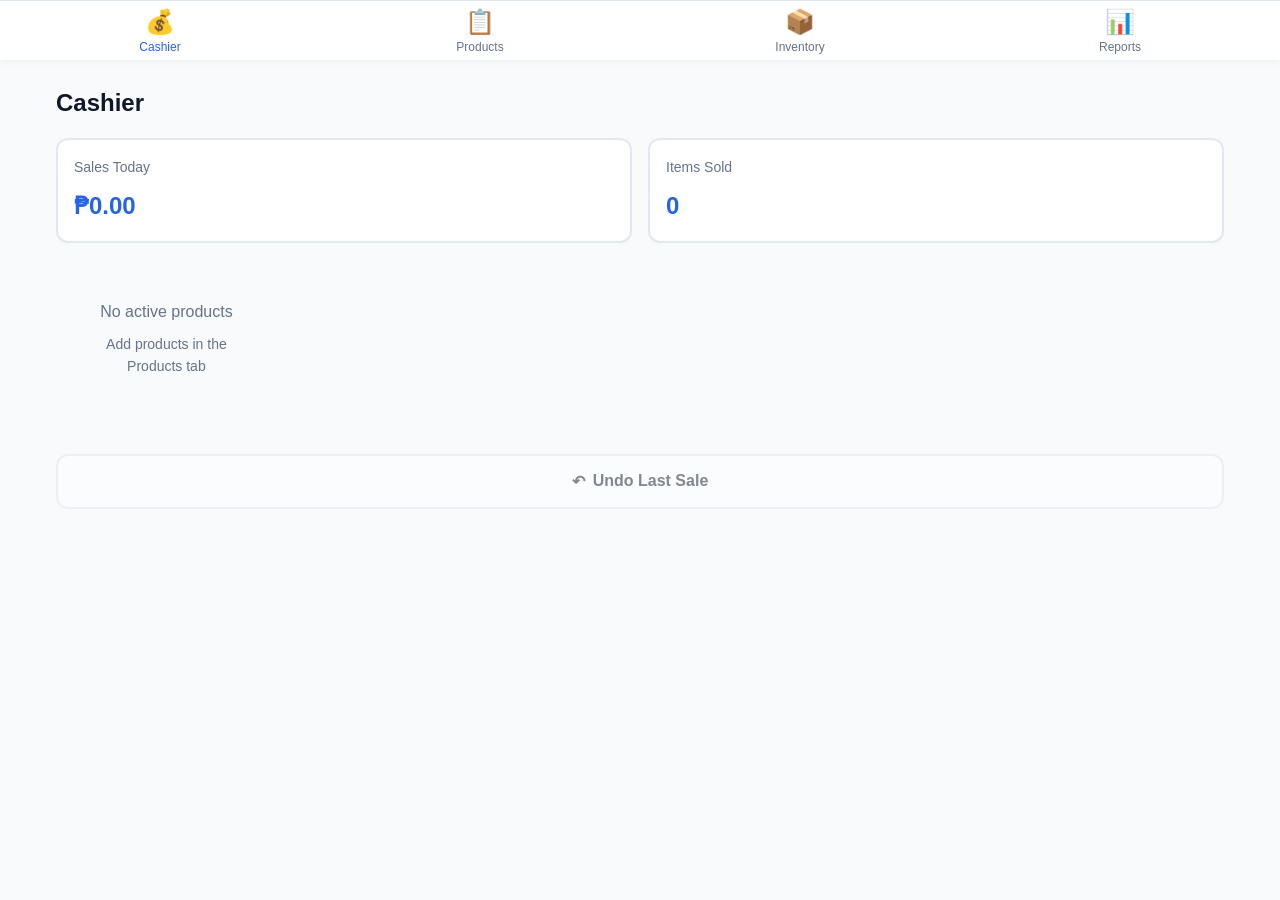
==== index.html @ 815d81c6 "Initial upload #For testing" ====
<!DOCTYPE html>
<html lang="en">
<head>
    <meta charset="UTF-8">
    <meta name="viewport" content="width=device-width, initial-scale=1.0, maximum-scale=1.0, user-scalable=no">
    <title>Booth POS - Offline Cashier System</title>
    <link rel="stylesheet" href="styles.css">
</head>
<body>
    <!-- Navigation Bar -->
    <nav class="nav-bar">
        <button class="nav-btn active" data-screen="cashier">
            <span class="nav-icon">💰</span>
            <span class="nav-label">Cashier</span>
        </button>
        <button class="nav-btn" data-screen="products">
            <span class="nav-icon">📋</span>
            <span class="nav-label">Products</span>
        </button>
        <button class="nav-btn" data-screen="inventory">
            <span class="nav-icon">📦</span>
            <span class="nav-label">Inventory</span>
        </button>
        <button class="nav-btn" data-screen="reports">
            <span class="nav-icon">📊</span>
            <span class="nav-label">Reports</span>
        </button>
    </nav>

    <!-- Screen: Cashier -->
    <div class="screen active" id="cashier-screen">
        <div class="screen-header">
            <h1>Cashier</h1>
            <div class="header-stats">
                <div class="stat-box">
                    <span class="stat-label">Sales Today</span>
                    <span class="stat-value" id="total-sales">₱0.00</span>
                </div>
                <div class="stat-box">
                    <span class="stat-label">Items Sold</span>
                    <span class="stat-value" id="items-sold">0</span>
                </div>
            </div>
        </div>
        
        <div class="product-grid" id="product-grid">
            <!-- Product buttons will be dynamically generated -->
            <div class="empty-state">
                <p>No active products</p>
                <p class="empty-hint">Add products in the Products tab</p>
            </div>
        </div>

        <div class="cashier-actions">
            <button class="action-btn secondary" id="undo-sale-btn" disabled>
                <span>↶</span> Undo Last Sale
            </button>
        </div>
    </div>

    <!-- Screen: Products -->
    <div class="screen" id="products-screen">
        <div class="screen-header">
            <h1>Products</h1>
            <button class="btn-primary" id="add-product-btn">+ New Product</button>
        </div>

        <div class="product-list" id="product-list">
            <!-- Product cards will be dynamically generated -->
            <div class="empty-state">
                <p>No products yet</p>
                <p class="empty-hint">Create your first product</p>
            </div>
        </div>
    </div>

    <!-- Screen: Inventory -->
    <div class="screen" id="inventory-screen">
        <div class="screen-header">
            <h1>Inventory</h1>
            <button class="btn-primary" id="add-ingredient-btn">+ New Ingredient</button>
        </div>

        <div class="ingredient-list" id="ingredient-list">
            <!-- Ingredient cards will be dynamically generated -->
            <div class="empty-state">
                <p>No ingredients yet</p>
                <p class="empty-hint">Add your first ingredient</p>
            </div>
        </div>
    </div>

    <!-- Screen: Reports -->
    <div class="screen" id="reports-screen">
        <div class="screen-header">
            <h1>Reports</h1>
            <div class="report-actions">
                <button class="btn-secondary" id="export-data-btn">💾 Backup Data</button>
                <button class="btn-danger" id="reset-event-btn">🔄 Reset Event</button>
            </div>
        </div>

        <div class="report-container">
            <div class="report-section">
                <h2>Today's Summary</h2>
                <div class="report-stats">
                    <div class="report-stat-card">
                        <span class="report-label">Total Revenue</span>
                        <span class="report-value" id="report-revenue">₱0.00</span>
                    </div>
                    <div class="report-stat-card">
                        <span class="report-label">Estimated Cost</span>
                        <span class="report-value" id="report-cost">₱0.00</span>
                    </div>
                    <div class="report-stat-card success">
                        <span class="report-label">Estimated Profit</span>
                        <span class="report-value" id="report-profit">₱0.00</span>
                    </div>
                    <div class="report-stat-card">
                        <span class="report-label">Items Sold</span>
                        <span class="report-value" id="report-items">0</span>
                    </div>
                </div>
            </div>

            <div class="report-section">
                <h2>Sales by Product</h2>
                <div class="sales-breakdown" id="sales-breakdown">
                    <p class="empty-hint">No sales yet</p>
                </div>
            </div>

            <div class="report-section">
                <h2>Recent Transactions</h2>
                <div class="transaction-list" id="transaction-list">
                    <p class="empty-hint">No transactions yet</p>
                </div>
            </div>
        </div>
    </div>

    <!-- Modal: Add/Edit Ingredient -->
    <div class="modal" id="ingredient-modal">
        <div class="modal-content">
            <div class="modal-header">
                <h2 id="ingredient-modal-title">Add Ingredient</h2>
                <button class="modal-close">&times;</button>
            </div>
            <form id="ingredient-form">
                <input type="hidden" id="ingredient-id">
                
                <div class="form-group">
                    <label>Ingredient Name *</label>
                    <input type="text" id="ingredient-name" required placeholder="e.g., Coffee, Milk, Cup">
                </div>

                <div class="form-row">
                    <div class="form-group">
                        <label>Unit *</label>
                        <select id="ingredient-unit" required>
                            <option value="">Select unit</option>
                            <option value="grams">Grams (g)</option>
                            <option value="ml">Milliliters (ml)</option>
                            <option value="pcs">Pieces (pcs)</option>
                        </select>
                    </div>

                    <div class="form-group">
                        <label>Cost per Unit (₱) *</label>
                        <input type="number" id="ingredient-cost" step="0.01" min="0" required placeholder="0.00">
                    </div>
                </div>

                <div class="form-row">
                    <div class="form-group">
                        <label>Current Stock *</label>
                        <input type="number" id="ingredient-stock" step="0.01" min="0" required placeholder="0">
                    </div>

                    <div class="form-group">
                        <label>Low Stock Alert</label>
                        <input type="number" id="ingredient-threshold" step="0.01" min="0" placeholder="10">
                    </div>
                </div>

                <div class="modal-actions">
                    <button type="button" class="btn-secondary modal-cancel">Cancel</button>
                    <button type="submit" class="btn-primary">Save Ingredient</button>
                </div>
            </form>
        </div>
    </div>

    <!-- Modal: Add/Edit Product -->
    <div class="modal" id="product-modal">
        <div class="modal-content modal-large">
            <div class="modal-header">
                <h2 id="product-modal-title">Add Product</h2>
                <button class="modal-close">&times;</button>
            </div>
            <form id="product-form">
                <input type="hidden" id="product-id">
                
                <div class="form-group">
                    <label>Product Name *</label>
                    <input type="text" id="product-name" required placeholder="e.g., Iced Latte">
                </div>

                <div class="form-group">
                    <label>Selling Price (₱) *</label>
                    <input type="number" id="product-price" step="0.01" min="0" required placeholder="0.00">
                </div>

                <div class="form-group">
                    <label class="checkbox-label">
                        <input type="checkbox" id="product-active" checked>
                        <span>Active (available for sale)</span>
                    </label>
                </div>

                <div class="form-group">
                    <label>Recipe (Ingredients) *</label>
                    <div id="recipe-builder">
                        <!-- Recipe items will be added here -->
                    </div>
                    <button type="button" class="btn-secondary" id="add-recipe-item-btn">+ Add Ingredient</button>
                </div>

                <div class="modal-actions">
                    <button type="button" class="btn-secondary modal-cancel">Cancel</button>
                    <button type="submit" class="btn-primary">Save Product</button>
                </div>
            </form>
        </div>
    </div>

    <!-- Modal: Confirmation -->
    <div class="modal" id="confirm-modal">
        <div class="modal-content modal-small">
            <div class="modal-header">
                <h2 id="confirm-title">Confirm</h2>
            </div>
            <div class="modal-body">
                <p id="confirm-message"></p>
            </div>
            <div class="modal-actions">
                <button class="btn-secondary" id="confirm-cancel">Cancel</button>
                <button class="btn-danger" id="confirm-ok">Confirm</button>
            </div>
        </div>
    </div>

    <!-- Toast Notifications -->
    <div class="toast-container" id="toast-container"></div>

    <script src="app.js"></script>
</body>
</html>
---- styles.css ----
/* ========================================
   GLOBAL RESET & BASE STYLES
   ======================================== */
* {
    margin: 0;
    padding: 0;
    box-sizing: border-box;
}

:root {
    /* Colors */
    --primary: #2563eb;
    --primary-dark: #1e40af;
    --secondary: #64748b;
    --success: #16a34a;
    --danger: #dc2626;
    --warning: #f59e0b;
    --background: #f8fafc;
    --surface: #ffffff;
    --text-primary: #0f172a;
    --text-secondary: #64748b;
    --border: #e2e8f0;
    --shadow: rgba(0, 0, 0, 0.1);
    
    /* Spacing */
    --spacing-xs: 0.5rem;
    --spacing-sm: 0.75rem;
    --spacing-md: 1rem;
    --spacing-lg: 1.5rem;
    --spacing-xl: 2rem;
    
    /* Typography */
    --font-size-sm: 0.875rem;
    --font-size-md: 1rem;
    --font-size-lg: 1.125rem;
    --font-size-xl: 1.5rem;
    --font-size-2xl: 2rem;
    
    /* Layout */
    --nav-height: 70px;
    --border-radius: 12px;
    --border-radius-lg: 16px;
}

body {
    font-family: -apple-system, BlinkMacSystemFont, 'Segoe UI', Roboto, 'Helvetica Neue', Arial, sans-serif;
    background-color: var(--background);
    color: var(--text-primary);
    line-height: 1.6;
    padding-bottom: var(--nav-height);
    overflow-x: hidden;
    -webkit-font-smoothing: antialiased;
    -moz-osx-font-smoothing: grayscale;
}

/* ========================================
   NAVIGATION BAR
   ======================================== */
.nav-bar {
    position: fixed;
    bottom: 0;
    left: 0;
    right: 0;
    height: var(--nav-height);
    background: var(--surface);
    border-top: 1px solid var(--border);
    display: flex;
    justify-content: space-around;
    align-items: center;
    z-index: 100;
    box-shadow: 0 -2px 10px var(--shadow);
}

.nav-btn {
    flex: 1;
    display: flex;
    flex-direction: column;
    align-items: center;
    justify-content: center;
    gap: 0.25rem;
    background: none;
    border: none;
    padding: var(--spacing-sm);
    cursor: pointer;
    transition: all 0.2s ease;
    color: var(--text-secondary);
    min-height: 60px;
}

.nav-btn:active {
    transform: scale(0.95);
}

.nav-btn.active {
    color: var(--primary);
}

.nav-icon {
    font-size: 1.5rem;
}

.nav-label {
    font-size: 0.75rem;
    font-weight: 500;
}

/* ========================================
   SCREEN LAYOUT
   ======================================== */
.screen {
    display: none;
    padding: var(--spacing-md);
    padding-bottom: var(--spacing-xl);
    min-height: calc(100vh - var(--nav-height));
}

.screen.active {
    display: block;
}

.screen-header {
    margin-bottom: var(--spacing-lg);
}

.screen-header h1 {
    font-size: var(--font-size-xl);
    margin-bottom: var(--spacing-md);
    color: var(--text-primary);
}

/* ========================================
   BUTTONS
   ======================================== */
.btn-primary,
.btn-secondary,
.btn-danger,
.action-btn {
    padding: var(--spacing-md) var(--spacing-lg);
    border-radius: var(--border-radius);
    border: none;
    font-size: var(--font-size-md);
    font-weight: 600;
    cursor: pointer;
    transition: all 0.2s ease;
    min-height: 48px;
    display: inline-flex;
    align-items: center;
    justify-content: center;
    gap: var(--spacing-xs);
}

.btn-primary {
    background: var(--primary);
    color: white;
}

.btn-primary:hover {
    background: var(--primary-dark);
}

.btn-primary:active {
    transform: scale(0.98);
}

.btn-secondary {
    background: var(--surface);
    color: var(--text-primary);
    border: 2px solid var(--border);
}

.btn-secondary:active {
    transform: scale(0.98);
}

.btn-danger {
    background: var(--danger);
    color: white;
}

.btn-danger:active {
    transform: scale(0.98);
}

.action-btn {
    width: 100%;
    margin-top: var(--spacing-sm);
}

.action-btn.secondary {
    background: var(--surface);
    color: var(--text-primary);
    border: 2px solid var(--border);
}

.action-btn:disabled {
    opacity: 0.5;
    cursor: not-allowed;
}

/* ========================================
   CASHIER SCREEN
   ======================================== */
.header-stats {
    display: grid;
    grid-template-columns: 1fr 1fr;
    gap: var(--spacing-md);
    margin-top: var(--spacing-md);
}

.stat-box {
    background: var(--surface);
    padding: var(--spacing-md);
    border-radius: var(--border-radius);
    border: 2px solid var(--border);
    display: flex;
    flex-direction: column;
    gap: var(--spacing-xs);
}

.stat-label {
    font-size: var(--font-size-sm);
    color: var(--text-secondary);
    font-weight: 500;
}

.stat-value {
    font-size: var(--font-size-xl);
    font-weight: 700;
    color: var(--primary);
}

.product-grid {
    display: grid;
    grid-template-columns: repeat(auto-fill, minmax(160px, 1fr));
    gap: var(--spacing-md);
    margin-bottom: var(--spacing-lg);
}

.product-btn {
    background: var(--surface);
    border: 3px solid var(--border);
    border-radius: var(--border-radius-lg);
    padding: var(--spacing-lg);
    min-height: 140px;
    display: flex;
    flex-direction: column;
    align-items: center;
    justify-content: center;
    gap: var(--spacing-sm);
    cursor: pointer;
    transition: all 0.2s ease;
    position: relative;
}

.product-btn:active {
    transform: scale(0.95);
    border-color: var(--primary);
}

.product-btn-name {
    font-size: var(--font-size-lg);
    font-weight: 700;
    text-align: center;
    color: var(--text-primary);
}

.product-btn-price {
    font-size: var(--font-size-xl);
    font-weight: 800;
    color: var(--primary);
}

.product-btn.out-of-stock {
    opacity: 0.5;
    cursor: not-allowed;
    border-color: var(--danger);
}

.product-btn.out-of-stock::after {
    content: 'Out of Stock';
    position: absolute;
    top: var(--spacing-xs);
    right: var(--spacing-xs);
    background: var(--danger);
    color: white;
    font-size: 0.65rem;
    padding: 0.25rem 0.5rem;
    border-radius: 6px;
    font-weight: 600;
}

.cashier-actions {
    margin-top: var(--spacing-lg);
}

/* ========================================
   PRODUCT LIST
   ======================================== */
.product-list,
.ingredient-list {
    display: flex;
    flex-direction: column;
    gap: var(--spacing-md);
}

.product-card,
.ingredient-card {
    background: var(--surface);
    border: 2px solid var(--border);
    border-radius: var(--border-radius);
    padding: var(--spacing-md);
}

.card-header {
    display: flex;
    justify-content: space-between;
    align-items: flex-start;
    margin-bottom: var(--spacing-sm);
}

.card-title {
    font-size: var(--font-size-lg);
    font-weight: 700;
    color: var(--text-primary);
}

.card-price {
    font-size: var(--font-size-lg);
    font-weight: 700;
    color: var(--primary);
}

.card-meta {
    display: flex;
    flex-wrap: wrap;
    gap: var(--spacing-sm);
    margin-bottom: var(--spacing-md);
}

.card-badge {
    display: inline-flex;
    align-items: center;
    gap: 0.25rem;
    padding: 0.25rem 0.75rem;
    border-radius: 20px;
    font-size: var(--font-size-sm);
    font-weight: 600;
}

.card-badge.active {
    background: #dcfce7;
    color: var(--success);
}

.card-badge.inactive {
    background: #fee2e2;
    color: var(--danger);
}

.card-badge.low-stock {
    background: #fef3c7;
    color: var(--warning);
}

.card-recipe {
    background: var(--background);
    padding: var(--spacing-sm);
    border-radius: var(--border-radius);
    margin-bottom: var(--spacing-md);
}

.recipe-title {
    font-size: var(--font-size-sm);
    font-weight: 600;
    color: var(--text-secondary);
    margin-bottom: var(--spacing-xs);
}

.recipe-list {
    display: flex;
    flex-direction: column;
    gap: 0.25rem;
}

.recipe-item {
    font-size: var(--font-size-sm);
    color: var(--text-primary);
}

.card-actions {
    display: flex;
    gap: var(--spacing-sm);
}

.card-btn {
    flex: 1;
    padding: var(--spacing-sm) var(--spacing-md);
    border-radius: var(--border-radius);
    border: 2px solid var(--border);
    background: var(--surface);
    cursor: pointer;
    font-size: var(--font-size-sm);
    font-weight: 600;
    transition: all 0.2s ease;
}

.card-btn:active {
    transform: scale(0.98);
}

.card-btn.danger {
    color: var(--danger);
    border-color: var(--danger);
}

/* ========================================
   INGREDIENT CARD
   ======================================== */
.ingredient-info {
    display: grid;
    grid-template-columns: repeat(2, 1fr);
    gap: var(--spacing-sm);
    margin-bottom: var(--spacing-md);
}

.info-item {
    display: flex;
    flex-direction: column;
}

.info-label {
    font-size: var(--font-size-sm);
    color: var(--text-secondary);
    margin-bottom: 0.25rem;
}

.info-value {
    font-size: var(--font-size-md);
    font-weight: 600;
    color: var(--text-primary);
}

.stock-bar {
    height: 8px;
    background: var(--border);
    border-radius: 4px;
    overflow: hidden;
    margin-bottom: var(--spacing-sm);
}

.stock-fill {
    height: 100%;
    background: var(--success);
    transition: width 0.3s ease;
}

.stock-fill.low {
    background: var(--warning);
}

.stock-fill.out {
    background: var(--danger);
}

/* ========================================
   REPORTS SCREEN
   ======================================== */
.report-actions {
    display: flex;
    gap: var(--spacing-sm);
    margin-top: var(--spacing-md);
}

.report-container {
    display: flex;
    flex-direction: column;
    gap: var(--spacing-lg);
}

.report-section {
    background: var(--surface);
    border: 2px solid var(--border);
    border-radius: var(--border-radius);
    padding: var(--spacing-md);
}

.report-section h2 {
    font-size: var(--font-size-lg);
    margin-bottom: var(--spacing-md);
    color: var(--text-primary);
}

.report-stats {
    display: grid;
    grid-template-columns: repeat(2, 1fr);
    gap: var(--spacing-md);
}

.report-stat-card {
    background: var(--background);
    padding: var(--spacing-md);
    border-radius: var(--border-radius);
    display: flex;
    flex-direction: column;
    gap: var(--spacing-xs);
}

.report-stat-card.success {
    background: #dcfce7;
}

.report-label {
    font-size: var(--font-size-sm);
    color: var(--text-secondary);
    font-weight: 500;
}

.report-value {
    font-size: var(--font-size-xl);
    font-weight: 700;
    color: var(--text-primary);
}

.sales-breakdown,
.transaction-list {
    display: flex;
    flex-direction: column;
    gap: var(--spacing-sm);
}

.breakdown-item,
.transaction-item {
    display: flex;
    justify-content: space-between;
    align-items: center;
    padding: var(--spacing-sm);
    background: var(--background);
    border-radius: var(--border-radius);
}

.breakdown-name,
.transaction-product {
    font-weight: 600;
    color: var(--text-primary);
}

.breakdown-stats,
.transaction-meta {
    text-align: right;
    font-size: var(--font-size-sm);
    color: var(--text-secondary);
}

.breakdown-revenue,
.transaction-price {
    font-weight: 700;
    color: var(--primary);
    margin-top: 0.25rem;
}

/* ========================================
   MODALS
   ======================================== */
.modal {
    display: none;
    position: fixed;
    top: 0;
    left: 0;
    right: 0;
    bottom: 0;
    background: rgba(0, 0, 0, 0.6);
    z-index: 1000;
    align-items: center;
    justify-content: center;
    padding: var(--spacing-md);
    overflow-y: auto;
}

.modal.active {
    display: flex;
}

.modal-content {
    background: var(--surface);
    border-radius: var(--border-radius-lg);
    width: 100%;
    max-width: 500px;
    max-height: 90vh;
    overflow-y: auto;
    box-shadow: 0 20px 60px rgba(0, 0, 0, 0.3);
}

.modal-content.modal-large {
    max-width: 600px;
}

.modal-content.modal-small {
    max-width: 400px;
}

.modal-header {
    display: flex;
    justify-content: space-between;
    align-items: center;
    padding: var(--spacing-lg);
    border-bottom: 2px solid var(--border);
}

.modal-header h2 {
    font-size: var(--font-size-lg);
    color: var(--text-primary);
}

.modal-close {
    background: none;
    border: none;
    font-size: 2rem;
    cursor: pointer;
    color: var(--text-secondary);
    width: 40px;
    height: 40px;
    display: flex;
    align-items: center;
    justify-content: center;
    border-radius: 50%;
    transition: all 0.2s ease;
}

.modal-close:hover {
    background: var(--background);
}

.modal-body {
    padding: var(--spacing-lg);
}

.modal-actions {
    display: flex;
    gap: var(--spacing-sm);
    padding: var(--spacing-lg);
    border-top: 2px solid var(--border);
}

.modal-actions button {
    flex: 1;
}

/* ========================================
   FORMS
   ======================================== */
form {
    padding: var(--spacing-lg);
}

.form-group {
    margin-bottom: var(--spacing-md);
}

.form-row {
    display: grid;
    grid-template-columns: 1fr 1fr;
    gap: var(--spacing-md);
}

.form-group label {
    display: block;
    font-size: var(--font-size-sm);
    font-weight: 600;
    color: var(--text-primary);
    margin-bottom: var(--spacing-xs);
}

.form-group input,
.form-group select {
    width: 100%;
    padding: var(--spacing-md);
    border: 2px solid var(--border);
    border-radius: var(--border-radius);
    font-size: var(--font-size-md);
    background: var(--surface);
    transition: all 0.2s ease;
}

.form-group input:focus,
.form-group select:focus {
    outline: none;
    border-color: var(--primary);
}

.checkbox-label {
    display: flex !important;
    align-items: center;
    gap: var(--spacing-sm);
    cursor: pointer;
}

.checkbox-label input[type="checkbox"] {
    width: auto;
    cursor: pointer;
}

/* Recipe Builder */
#recipe-builder {
    display: flex;
    flex-direction: column;
    gap: var(--spacing-sm);
    margin-bottom: var(--spacing-sm);
}

.recipe-builder-item {
    display: flex;
    gap: var(--spacing-sm);
    align-items: flex-end;
}

.recipe-builder-item .form-group {
    flex: 1;
    margin-bottom: 0;
}

.remove-recipe-btn {
    background: var(--danger);
    color: white;
    border: none;
    border-radius: var(--border-radius);
    width: 48px;
    height: 48px;
    cursor: pointer;
    font-size: 1.25rem;
    display: flex;
    align-items: center;
    justify-content: center;
}

.remove-recipe-btn:active {
    transform: scale(0.95);
}

/* ========================================
   EMPTY STATES
   ======================================== */
.empty-state {
    text-align: center;
    padding: var(--spacing-xl);
    color: var(--text-secondary);
}

.empty-state p {
    margin-bottom: var(--spacing-xs);
}

.empty-hint {
    font-size: var(--font-size-sm);
}

/* ========================================
   TOAST NOTIFICATIONS
   ======================================== */
.toast-container {
    position: fixed;
    top: var(--spacing-md);
    left: var(--spacing-md);
    right: var(--spacing-md);
    z-index: 2000;
    display: flex;
    flex-direction: column;
    gap: var(--spacing-sm);
    pointer-events: none;
}

.toast {
    background: var(--surface);
    border: 2px solid var(--border);
    border-radius: var(--border-radius);
    padding: var(--spacing-md);
    box-shadow: 0 4px 12px var(--shadow);
    display: flex;
    align-items: center;
    gap: var(--spacing-sm);
    animation: slideIn 0.3s ease;
    pointer-events: auto;
}

.toast.success {
    border-color: var(--success);
    background: #dcfce7;
}

.toast.error {
    border-color: var(--danger);
    background: #fee2e2;
}

.toast.warning {
    border-color: var(--warning);
    background: #fef3c7;
}

.toast-icon {
    font-size: 1.5rem;
}

.toast-message {
    flex: 1;
    font-weight: 600;
    color: var(--text-primary);
}

@keyframes slideIn {
    from {
        transform: translateY(-100%);
        opacity: 0;
    }
    to {
        transform: translateY(0);
        opacity: 1;
    }
}

/* ========================================
   RESPONSIVE BREAKPOINTS
   ======================================== */
@media (min-width: 640px) {
    .product-grid {
        grid-template-columns: repeat(auto-fill, minmax(180px, 1fr));
    }
    
    .report-stats {
        grid-template-columns: repeat(4, 1fr);
    }
}

@media (min-width: 768px) {
    body {
        padding-bottom: 0;
    }
    
    .nav-bar {
        top: 0;
        bottom: auto;
        height: 60px;
    }
    
    .screen {
        padding-top: calc(60px + var(--spacing-lg));
        padding-bottom: var(--spacing-lg);
    }
    
    .product-grid {
        grid-template-columns: repeat(auto-fill, minmax(200px, 1fr));
    }
}

@media (min-width: 1024px) {
    .screen {
        max-width: 1200px;
        margin: 0 auto;
    }
    
    .product-grid {
        grid-template-columns: repeat(auto-fill, minmax(220px, 1fr));
    }
}

/* ========================================
   PRINT STYLES
   ======================================== */
@media print {
    .nav-bar,
    .screen-header button,
    .card-actions,
    .report-actions {
        display: none;
    }
    
    .screen {
        padding: 0;
    }
}
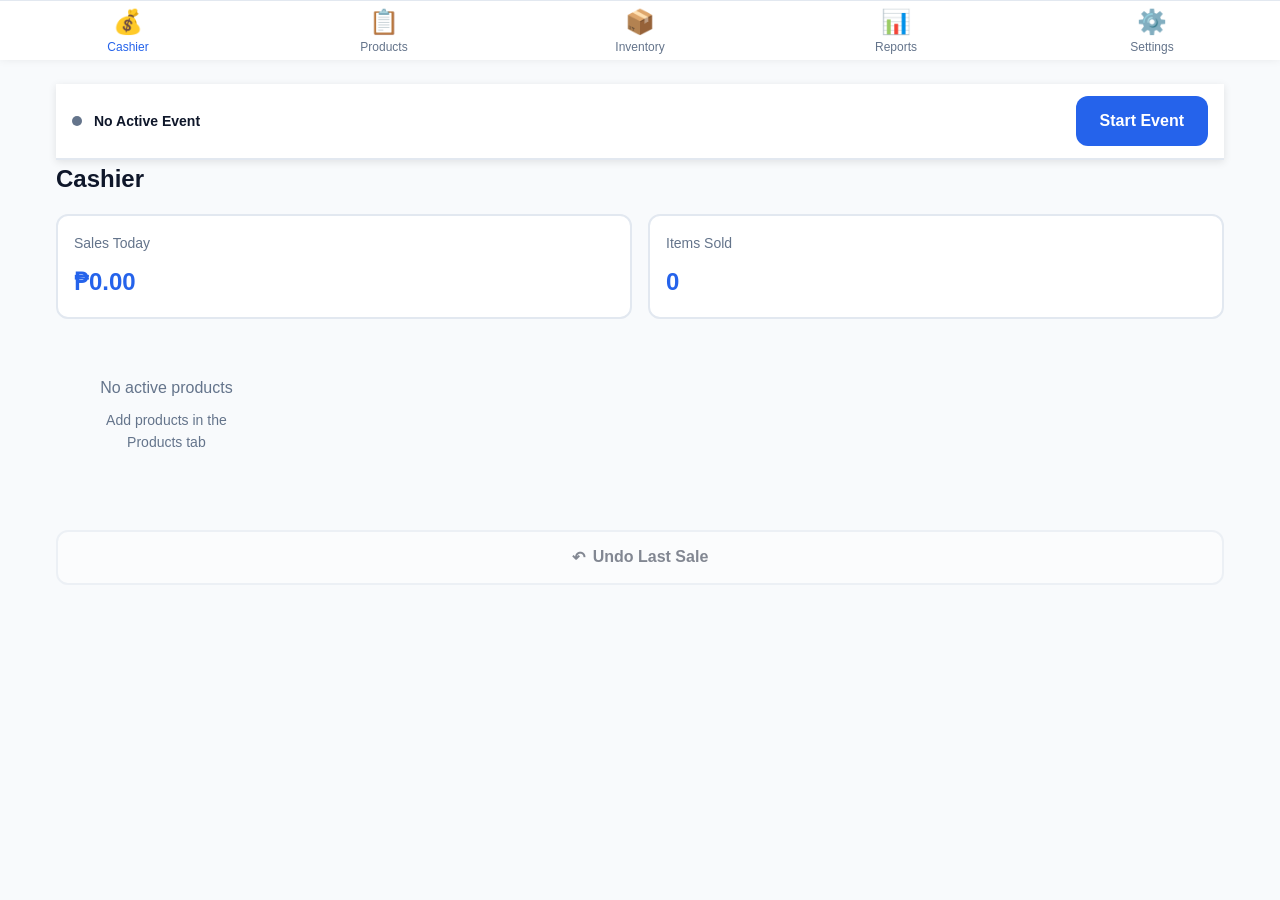
==== commit 769ec975: "Version 1.2" ====
--- a/index.html
+++ b/index.html
@@ -25,10 +25,28 @@
             <span class="nav-icon">📊</span>
             <span class="nav-label">Reports</span>
         </button>
+        <button class="nav-btn" data-screen="settings">
+            <span class="nav-icon">⚙️</span>
+            <span class="nav-label">Settings</span>
+        </button>
     </nav>
+
+    <!-- Demo Mode Indicator -->
+    <div class="demo-indicator" id="demo-indicator" style="display: none;">
+        🧪 DEMO MODE - Sales won't affect real inventory
+    </div>
 
     <!-- Screen: Cashier -->
     <div class="screen active" id="cashier-screen">
+        <!-- Event Status Banner -->
+        <div class="event-banner" id="event-banner" style="display: none;">
+            <div class="event-banner-content">
+                <span class="event-status-dot"></span>
+                <span class="event-text" id="event-text">No Active Event</span>
+            </div>
+            <button class="event-action-btn" id="event-action-btn">Start Event</button>
+        </div>
+
         <div class="screen-header">
             <h1>Cashier</h1>
             <div class="header-stats">
@@ -78,7 +96,12 @@
     <div class="screen" id="inventory-screen">
         <div class="screen-header">
             <h1>Inventory</h1>
-            <button class="btn-primary" id="add-ingredient-btn">+ New Ingredient</button>
+            <div class="inventory-header-actions">
+                <button class="btn-secondary" id="restock-low-btn" style="display: none;">
+                    📦 Restock Low Items
+                </button>
+                <button class="btn-primary" id="add-ingredient-btn">+ New Ingredient</button>
+            </div>
         </div>
 
         <div class="ingredient-list" id="ingredient-list">
@@ -102,19 +125,21 @@
 
         <div class="report-container">
             <div class="report-section">
-                <h2>Today's Summary</h2>
+                <h2>Financial Summary</h2>
                 <div class="report-stats">
                     <div class="report-stat-card">
                         <span class="report-label">Total Revenue</span>
                         <span class="report-value" id="report-revenue">₱0.00</span>
                     </div>
                     <div class="report-stat-card">
-                        <span class="report-label">Estimated Cost</span>
-                        <span class="report-value" id="report-cost">₱0.00</span>
-                    </div>
-                    <div class="report-stat-card success">
-                        <span class="report-label">Estimated Profit</span>
+                        <span class="report-label">Fixed Event Cost</span>
+                        <span class="report-value" id="report-fixed-cost">₱0.00</span>
+                        <small style="font-size: 0.75rem; color: var(--text-secondary); margin-top: 0.25rem;">One-time upfront cost</small>
+                    </div>
+                    <div class="report-stat-card success" id="profit-card">
+                        <span class="report-label">Net Profit/Loss</span>
                         <span class="report-value" id="report-profit">₱0.00</span>
+                        <small style="font-size: 0.75rem; color: var(--text-secondary); margin-top: 0.25rem;">Revenue - Fixed Cost</small>
                     </div>
                     <div class="report-stat-card">
                         <span class="report-label">Items Sold</span>
@@ -139,6 +164,56 @@
         </div>
     </div>
 
+    <!-- Screen: Settings -->
+    <div class="screen" id="settings-screen">
+        <div class="screen-header">
+            <h1>Settings</h1>
+        </div>
+
+        <div class="settings-container">
+            <div class="settings-section">
+                <h2>Appearance</h2>
+                <div class="setting-item">
+                    <div class="setting-info">
+                        <span class="setting-label">Theme</span>
+                        <span class="setting-description">Choose your preferred color scheme</span>
+                    </div>
+                    <select id="theme-select" class="setting-select">
+                        <option value="auto">Auto (System)</option>
+                        <option value="light">Light</option>
+                        <option value="dark">Dark</option>
+                    </select>
+                </div>
+            </div>
+
+            <div class="settings-section">
+                <h2>Testing & Demo</h2>
+                <div class="setting-item">
+                    <div class="setting-info">
+                        <span class="setting-label">Demo Mode</span>
+                        <span class="setting-description">Test sales without affecting real inventory</span>
+                    </div>
+                    <label class="toggle-switch">
+                        <input type="checkbox" id="demo-mode-toggle">
+                        <span class="toggle-slider"></span>
+                    </label>
+                </div>
+            </div>
+
+            <div class="settings-section">
+                <h2>About</h2>
+                <div class="about-info">
+                    <p><strong>Booth POS</strong></p>
+                    <p>Version 1.2 - Offline Cashier System</p>
+                    <p style="margin-top: 1rem; color: var(--text-secondary); font-size: 0.875rem;">
+                        Designed for food & beverage booths, pop-ups, and events.
+                        All data stored locally on your device.
+                    </p>
+                </div>
+            </div>
+        </div>
+    </div>
+
     <!-- Modal: Add/Edit Ingredient -->
     <div class="modal" id="ingredient-modal">
         <div class="modal-content">
@@ -154,33 +229,26 @@
                     <input type="text" id="ingredient-name" required placeholder="e.g., Coffee, Milk, Cup">
                 </div>
 
-                <div class="form-row">
-                    <div class="form-group">
-                        <label>Unit *</label>
-                        <select id="ingredient-unit" required>
-                            <option value="">Select unit</option>
-                            <option value="grams">Grams (g)</option>
-                            <option value="ml">Milliliters (ml)</option>
-                            <option value="pcs">Pieces (pcs)</option>
-                        </select>
-                    </div>
-
-                    <div class="form-group">
-                        <label>Cost per Unit (₱) *</label>
-                        <input type="number" id="ingredient-cost" step="0.01" min="0" required placeholder="0.00">
-                    </div>
-                </div>
-
-                <div class="form-row">
-                    <div class="form-group">
-                        <label>Current Stock *</label>
-                        <input type="number" id="ingredient-stock" step="0.01" min="0" required placeholder="0">
-                    </div>
-
-                    <div class="form-group">
-                        <label>Low Stock Alert</label>
-                        <input type="number" id="ingredient-threshold" step="0.01" min="0" placeholder="10">
-                    </div>
+                <div class="form-group">
+                    <label>Unit *</label>
+                    <select id="ingredient-unit" required>
+                        <option value="">Select unit</option>
+                        <option value="grams">Grams (g)</option>
+                        <option value="ml">Milliliters (ml)</option>
+                        <option value="pcs">Pieces (pcs)</option>
+                    </select>
+                </div>
+
+                <div class="form-group">
+                    <label>Starting Quantity *</label>
+                    <input type="number" id="ingredient-total-quantity" step="0.01" min="0" required placeholder="e.g., 1000">
+                    <small style="color: var(--text-secondary); font-size: 0.75rem;">How much you have for the event</small>
+                </div>
+
+                <div class="form-group">
+                    <label>Low Stock Alert</label>
+                    <input type="number" id="ingredient-threshold" step="0.01" min="0" placeholder="10">
+                    <small style="color: var(--text-secondary); font-size: 0.75rem;">Alert when quantity falls below this</small>
                 </div>
 
                 <div class="modal-actions">
@@ -250,9 +318,138 @@
         </div>
     </div>
 
+    <!-- Modal: Event Costs -->
+    <div class="modal" id="event-costs-modal">
+        <div class="modal-content modal-small">
+            <div class="modal-header">
+                <h2>Set Event Costs</h2>
+                <button class="modal-close">&times;</button>
+            </div>
+            <form id="event-costs-form">
+                <div class="form-group">
+                    <label>Total Fixed Cost (₱) *</label>
+                    <input type="number" id="fixed-cost" step="0.01" min="0" required placeholder="e.g., 1500.00">
+                    <small style="color: var(--text-secondary); font-size: 0.75rem; margin-top: 0.5rem; display: block;">
+                        This is the TOTAL you paid upfront for ALL ingredients (coffee, milk, cups, etc.). This is a one-time sunk cost.
+                    </small>
+                </div>
+
+                <div class="form-group">
+                    <label>Notes (Optional)</label>
+                    <textarea id="cost-notes" rows="3" placeholder="e.g., 500g coffee + 1L milk + 50 cups" style="width: 100%; padding: var(--spacing-sm); border: 2px solid var(--border); border-radius: var(--border-radius); font-family: inherit; font-size: var(--font-size-md);"></textarea>
+                </div>
+
+                <div class="modal-actions">
+                    <button type="button" class="btn-secondary modal-cancel">Cancel</button>
+                    <button type="submit" class="btn-primary">Save</button>
+                </div>
+            </form>
+        </div>
+    </div>
+
+    <!-- Modal: Start Event -->
+    <div class="modal" id="start-event-modal">
+        <div class="modal-content modal-small">
+            <div class="modal-header">
+                <h2>Start New Event</h2>
+                <button class="modal-close">&times;</button>
+            </div>
+            <form id="start-event-form">
+                <!-- FIXED: Added missing event-name field -->
+                <div class="form-group">
+                    <label>Event Name *</label>
+                    <input type="text" id="event-name" required placeholder="e.g., Weekend Market, School Fair">
+                    <small style="color: var(--text-secondary); font-size: 0.75rem; margin-top: 0.5rem; display: block;">
+                        Give your event a memorable name
+                    </small>
+                </div>
+
+                <div class="form-group">
+                    <label>Fixed Event Cost (₱) *</label>
+                    <input type="number" id="event-fixed-cost" step="0.01" min="0" required placeholder="1500.00">
+                    <small style="color: var(--text-secondary); font-size: 0.75rem; margin-top: 0.5rem; display: block;">
+                        Total upfront cost for ALL ingredients
+                    </small>
+                </div>
+
+                <div class="form-group">
+                    <label>Planned Cups (Optional)</label>
+                    <input type="number" id="event-planned-cups" step="1" min="0" placeholder="50">
+                    <small style="color: var(--text-secondary); font-size: 0.75rem; margin-top: 0.5rem; display: block;">
+                        For break-even tracking only (doesn't affect accounting)
+                    </small>
+                </div>
+
+                <div class="form-group">
+                    <label>Notes (Optional)</label>
+                    <textarea id="event-notes" rows="2" placeholder="Event location, special notes, etc." style="width: 100%; padding: var(--spacing-sm); border: 2px solid var(--border); border-radius: var(--border-radius); font-family: inherit; font-size: var(--font-size-md);"></textarea>
+                </div>
+
+                <div class="modal-actions">
+                    <button type="button" class="btn-secondary modal-cancel">Cancel</button>
+                    <button type="submit" class="btn-primary">Start Event</button>
+                </div>
+            </form>
+        </div>
+    </div>
+
+    <!-- Modal: End Event -->
+    <div class="modal" id="end-event-modal">
+        <div class="modal-content modal-small">
+            <div class="modal-header">
+                <h2>End Event</h2>
+                <button class="modal-close">&times;</button>
+            </div>
+            <div class="modal-body">
+                <p>Are you sure you want to end the current event?</p>
+                <p style="margin-top: 1rem; color: var(--text-secondary); font-size: 0.875rem;">
+                    This will lock the sales and show final results. You can start a new event afterwards.
+                </p>
+                <div id="end-event-summary" style="margin-top: 1rem; padding: var(--spacing-md); background: var(--background); border-radius: var(--border-radius);"></div>
+            </div>
+            <div class="modal-actions">
+                <button class="btn-secondary" id="end-event-cancel">Cancel</button>
+                <button class="btn-danger" id="end-event-confirm">End Event</button>
+            </div>
+        </div>
+    </div>
+
+    <!-- Modal: Batch Sale -->
+    <div class="modal" id="batch-sale-modal">
+        <div class="modal-content modal-small">
+            <div class="modal-header">
+                <h2 id="batch-sale-title">Batch Sale</h2>
+                <button class="modal-close">&times;</button>
+            </div>
+            <div class="modal-body">
+                <div class="batch-sale-product-info">
+                    <div style="font-size: 1.25rem; font-weight: 700; margin-bottom: 0.5rem;" id="batch-product-name"></div>
+                    <div style="font-size: 1.5rem; font-weight: 800; color: var(--primary);" id="batch-product-price"></div>
+                </div>
+
+                <div class="form-group" style="margin-top: var(--spacing-lg);">
+                    <label>Quantity *</label>
+                    <input type="number" id="batch-quantity" min="1" value="1" step="1" required 
+                           style="width: 100%; padding: var(--spacing-md); font-size: 1.25rem; text-align: center; border: 2px solid var(--border); border-radius: var(--border-radius);">
+                </div>
+
+                <div id="batch-total" style="margin-top: var(--spacing-md); padding: var(--spacing-md); background: var(--background); border-radius: var(--border-radius); text-align: center;">
+                    <div style="color: var(--text-secondary); font-size: 0.875rem;">Total</div>
+                    <div style="font-size: 2rem; font-weight: 800; color: var(--primary);" id="batch-total-amount">₱0.00</div>
+                </div>
+
+                <div id="batch-warnings" style="margin-top: var(--spacing-md);"></div>
+            </div>
+            <div class="modal-actions">
+                <button class="btn-secondary modal-cancel">Cancel</button>
+                <button class="btn-primary" id="batch-sale-confirm">Confirm Sale</button>
+            </div>
+        </div>
+    </div>
+
     <!-- Toast Notifications -->
     <div class="toast-container" id="toast-container"></div>
 
     <script src="app.js"></script>
 </body>
-</html>
+</html>
--- a/styles.css
+++ b/styles.css
@@ -53,6 +53,104 @@
     -moz-osx-font-smoothing: grayscale;
 }
 
+/* Dark Mode */
+body.dark-mode {
+    --background: #0f172a;
+    --surface: #1e293b;
+    --text-primary: #f1f5f9;
+    --text-secondary: #94a3b8;
+    --border: #334155;
+    --shadow: rgba(0, 0, 0, 0.3);
+}
+
+/* ========================================
+   EVENT BANNER
+   ======================================== */
+.event-banner {
+    position: sticky;
+    top: 0;
+    z-index: 90;
+    background: var(--surface);
+    border-bottom: 2px solid var(--border);
+    padding: var(--spacing-sm) var(--spacing-md);
+    display: flex;
+    justify-content: space-between;
+    align-items: center;
+    box-shadow: 0 2px 8px var(--shadow);
+}
+
+.event-banner.active {
+    background: #dcfce7;
+    border-color: var(--success);
+}
+
+.event-banner-content {
+    display: flex;
+    align-items: center;
+    gap: var(--spacing-sm);
+}
+
+.event-status-dot {
+    width: 10px;
+    height: 10px;
+    border-radius: 50%;
+    background: var(--text-secondary);
+}
+
+.event-banner.active .event-status-dot {
+    background: var(--success);
+    animation: pulse 2s infinite;
+}
+
+@keyframes pulse {
+    0%, 100% { opacity: 1; }
+    50% { opacity: 0.5; }
+}
+
+.event-text {
+    font-weight: 600;
+    font-size: var(--font-size-sm);
+}
+
+.event-action-btn {
+    padding: var(--spacing-xs) var(--spacing-md);
+    border-radius: var(--border-radius);
+    border: none;
+    background: var(--primary);
+    color: white;
+    font-weight: 600;
+    font-size: var(--font-size-sm);
+    cursor: pointer;
+}
+
+.event-banner.active .event-action-btn {
+    background: var(--danger);
+}
+
+/* ========================================
+   DEMO MODE INDICATOR
+   ======================================== */
+.demo-indicator {
+    position: fixed;
+    top: 0;
+    left: 0;
+    right: 0;
+    background: #fef3c7;
+    color: #92400e;
+    padding: var(--spacing-xs);
+    text-align: center;
+    font-weight: 700;
+    font-size: var(--font-size-sm);
+    z-index: 95;
+    border-bottom: 2px solid #f59e0b;
+    animation: slideDown 0.3s ease;
+}
+
+@keyframes slideDown {
+    from { transform: translateY(-100%); }
+    to { transform: translateY(0); }
+}
+
 /* ========================================
    NAVIGATION BAR
    ======================================== */
@@ -126,6 +224,17 @@
     font-size: var(--font-size-xl);
     margin-bottom: var(--spacing-md);
     color: var(--text-primary);
+}
+
+.inventory-header-actions {
+    display: flex;
+    gap: var(--spacing-sm);
+    flex-wrap: wrap;
+}
+
+.inventory-header-actions button {
+    flex: 1;
+    min-width: 140px;
 }
 
 /* ========================================
@@ -362,6 +471,39 @@
     color: var(--warning);
 }
 
+/* Stock Change Indicators */
+.stock-change-badge {
+    display: inline-flex;
+    align-items: center;
+    gap: 0.25rem;
+    padding: 0.25rem 0.5rem;
+    border-radius: 20px;
+    font-size: 0.75rem;
+    font-weight: 700;
+    animation: fadeIn 0.3s ease;
+}
+
+.stock-change-badge.stock-increase {
+    background: #dcfce7;
+    color: var(--success);
+}
+
+.stock-change-badge.stock-decrease {
+    background: #fee2e2;
+    color: var(--danger);
+}
+
+@keyframes fadeIn {
+    from {
+        opacity: 0;
+        transform: scale(0.9);
+    }
+    to {
+        opacity: 1;
+        transform: scale(1);
+    }
+}
+
 .card-recipe {
     background: var(--background);
     padding: var(--spacing-sm);
@@ -460,6 +602,62 @@
 
 .stock-fill.out {
     background: var(--danger);
+}
+
+/* Stock Adjustment Actions */
+.stock-actions {
+    display: grid;
+    grid-template-columns: 1fr 1fr;
+    gap: var(--spacing-sm);
+    margin-bottom: var(--spacing-md);
+}
+
+.stock-adjust-btn {
+    display: flex;
+    align-items: center;
+    justify-content: center;
+    gap: var(--spacing-xs);
+    padding: var(--spacing-sm) var(--spacing-md);
+    border-radius: var(--border-radius);
+    border: 2px solid var(--border);
+    background: var(--surface);
+    cursor: pointer;
+    font-size: var(--font-size-sm);
+    font-weight: 600;
+    transition: all 0.2s ease;
+    min-height: 44px;
+}
+
+.stock-adjust-btn:active {
+    transform: scale(0.98);
+}
+
+.stock-adjust-btn[data-action="quick-add"] {
+    border-color: var(--success);
+    color: var(--success);
+}
+
+.stock-adjust-btn[data-action="quick-add"]:hover {
+    background: #dcfce7;
+}
+
+.stock-adjust-btn[data-action="quick-remove"] {
+    border-color: var(--warning);
+    color: var(--warning);
+}
+
+.stock-adjust-btn[data-action="quick-remove"]:hover {
+    background: #fef3c7;
+}
+
+.stock-btn-icon {
+    font-size: 1.25rem;
+    font-weight: 700;
+    line-height: 1;
+}
+
+.stock-btn-label {
+    font-size: var(--font-size-sm);
 }
 
 /* ========================================
@@ -877,3 +1075,140 @@
         padding: 0;
     }
 }
+
+/* ========================================
+   SETTINGS SCREEN
+   ======================================== */
+.settings-container {
+    display: flex;
+    flex-direction: column;
+    gap: var(--spacing-lg);
+}
+
+.settings-section {
+    background: var(--surface);
+    border: 2px solid var(--border);
+    border-radius: var(--border-radius);
+    padding: var(--spacing-md);
+}
+
+.settings-section h2 {
+    font-size: var(--font-size-lg);
+    margin-bottom: var(--spacing-md);
+    color: var(--text-primary);
+}
+
+.setting-item {
+    display: flex;
+    justify-content: space-between;
+    align-items: center;
+    padding: var(--spacing-md) 0;
+    border-bottom: 1px solid var(--border);
+}
+
+.setting-item:last-child {
+    border-bottom: none;
+}
+
+.setting-info {
+    display: flex;
+    flex-direction: column;
+    gap: 0.25rem;
+}
+
+.setting-label {
+    font-weight: 600;
+    color: var(--text-primary);
+}
+
+.setting-description {
+    font-size: var(--font-size-sm);
+    color: var(--text-secondary);
+}
+
+.setting-select {
+    padding: var(--spacing-sm) var(--spacing-md);
+    border: 2px solid var(--border);
+    border-radius: var(--border-radius);
+    background: var(--surface);
+    color: var(--text-primary);
+    font-size: var(--font-size-md);
+    cursor: pointer;
+}
+
+/* Toggle Switch */
+.toggle-switch {
+    position: relative;
+    display: inline-block;
+    width: 52px;
+    height: 28px;
+}
+
+.toggle-switch input {
+    opacity: 0;
+    width: 0;
+    height: 0;
+}
+
+.toggle-slider {
+    position: absolute;
+    cursor: pointer;
+    top: 0;
+    left: 0;
+    right: 0;
+    bottom: 0;
+    background-color: var(--border);
+    transition: 0.3s;
+    border-radius: 28px;
+}
+
+.toggle-slider:before {
+    position: absolute;
+    content: "";
+    height: 20px;
+    width: 20px;
+    left: 4px;
+    bottom: 4px;
+    background-color: white;
+    transition: 0.3s;
+    border-radius: 50%;
+}
+
+.toggle-switch input:checked + .toggle-slider {
+    background-color: var(--primary);
+}
+
+.toggle-switch input:checked + .toggle-slider:before {
+    transform: translateX(24px);
+}
+
+.about-info {
+    padding: var(--spacing-sm) 0;
+}
+
+.about-info p {
+    margin-bottom: var(--spacing-xs);
+}
+
+/* ========================================
+   BATCH SALE MODAL
+   ======================================== */
+.batch-sale-product-info {
+    text-align: center;
+    padding: var(--spacing-md);
+    background: var(--background);
+    border-radius: var(--border-radius);
+}
+
+#batch-warnings {
+    padding: var(--spacing-sm);
+    background: #fef3c7;
+    border-radius: var(--border-radius);
+    border-left: 4px solid var(--warning);
+    font-size: var(--font-size-sm);
+    color: var(--text-primary);
+}
+
+#batch-warnings:empty {
+    display: none;
+}
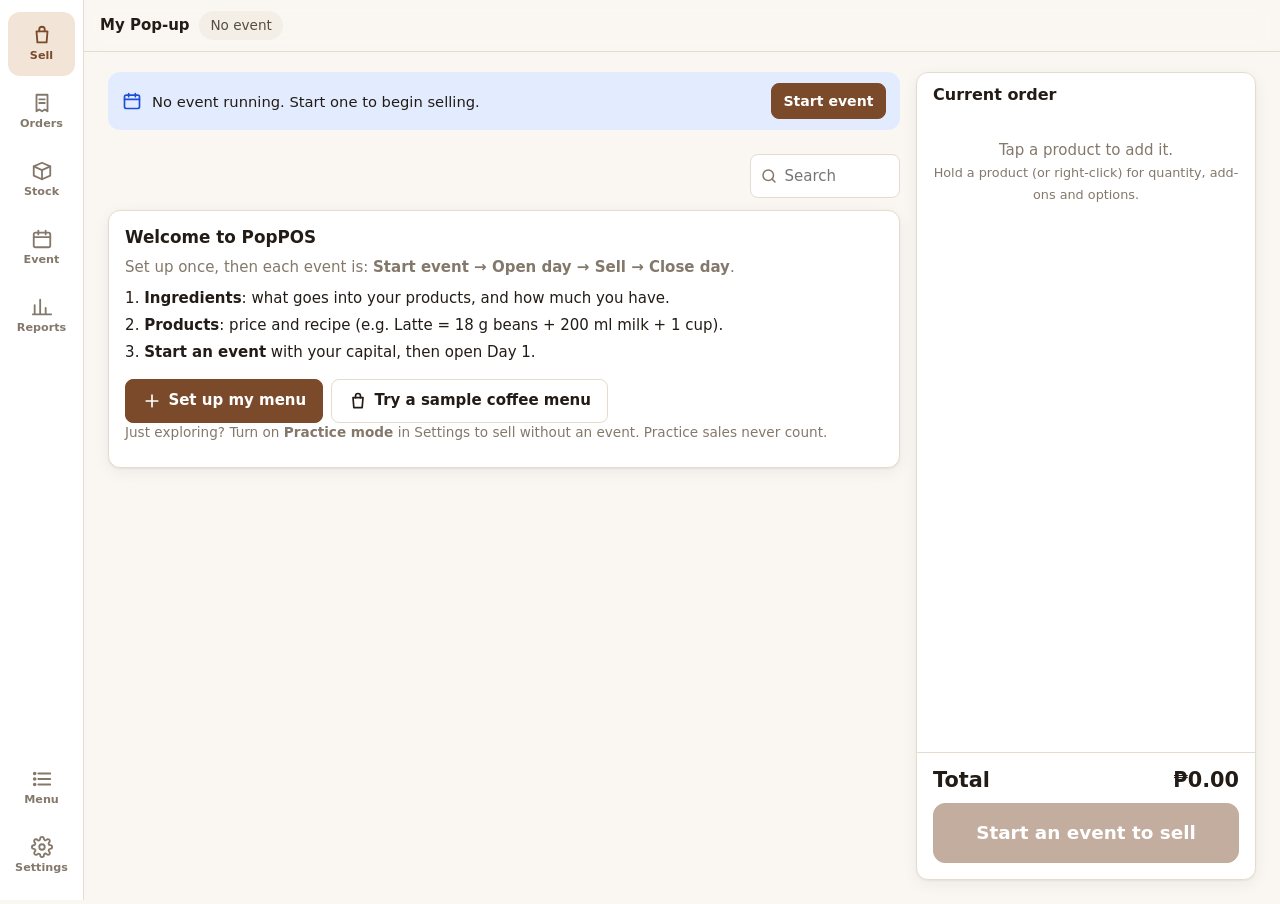
==== commit 282e8487: "V3.2.1 Update!" ====
--- a/index.html
+++ b/index.html
@@ -1,455 +1,32 @@
-<!DOCTYPE html>
+<!doctype html>
 <html lang="en">
 <head>
-    <meta charset="UTF-8">
-    <meta name="viewport" content="width=device-width, initial-scale=1.0, maximum-scale=1.0, user-scalable=no">
-    <title>Booth POS - Offline Cashier System</title>
-    <link rel="stylesheet" href="styles.css">
+    <meta charset="utf-8">
+    <meta name="viewport" content="width=device-width, initial-scale=1, viewport-fit=cover">
+    <title>PopPOS</title>
+    <meta name="description" content="Offline point-of-sale and inventory for pop-ups, markets and small cafés.">
+    <meta name="theme-color" content="#faf7f2">
+    <meta name="mobile-web-app-capable" content="yes">
+    <meta name="apple-mobile-web-app-capable" content="yes">
+    <meta name="apple-mobile-web-app-status-bar-style" content="default">
+    <meta name="apple-mobile-web-app-title" content="PopPOS">
+    <link rel="manifest" href="manifest.webmanifest">
+    <link rel="icon" href="icons/icon.svg" type="image/svg+xml">
+    <link rel="apple-touch-icon" href="icons/icon-192.png">
+    <link rel="stylesheet" href="css/app.css">
 </head>
 <body>
-    <!-- Navigation Bar -->
-    <nav class="nav-bar">
-        <button class="nav-btn active" data-screen="cashier">
-            <span class="nav-icon">💰</span>
-            <span class="nav-label">Cashier</span>
-        </button>
-        <button class="nav-btn" data-screen="products">
-            <span class="nav-icon">📋</span>
-            <span class="nav-label">Products</span>
-        </button>
-        <button class="nav-btn" data-screen="inventory">
-            <span class="nav-icon">📦</span>
-            <span class="nav-label">Inventory</span>
-        </button>
-        <button class="nav-btn" data-screen="reports">
-            <span class="nav-icon">📊</span>
-            <span class="nav-label">Reports</span>
-        </button>
-        <button class="nav-btn" data-screen="settings">
-            <span class="nav-icon">⚙️</span>
-            <span class="nav-label">Settings</span>
-        </button>
-    </nav>
-
-    <!-- Demo Mode Indicator -->
-    <div class="demo-indicator" id="demo-indicator" style="display: none;">
-        🧪 DEMO MODE - Sales won't affect real inventory
-    </div>
-
-    <!-- Screen: Cashier -->
-    <div class="screen active" id="cashier-screen">
-        <!-- Event Status Banner -->
-        <div class="event-banner" id="event-banner" style="display: none;">
-            <div class="event-banner-content">
-                <span class="event-status-dot"></span>
-                <span class="event-text" id="event-text">No Active Event</span>
-            </div>
-            <button class="event-action-btn" id="event-action-btn">Start Event</button>
-        </div>
-
-        <div class="screen-header">
-            <h1>Cashier</h1>
-            <div class="header-stats">
-                <div class="stat-box">
-                    <span class="stat-label">Sales Today</span>
-                    <span class="stat-value" id="total-sales">₱0.00</span>
-                </div>
-                <div class="stat-box">
-                    <span class="stat-label">Items Sold</span>
-                    <span class="stat-value" id="items-sold">0</span>
-                </div>
-            </div>
-        </div>
-        
-        <div class="product-grid" id="product-grid">
-            <!-- Product buttons will be dynamically generated -->
-            <div class="empty-state">
-                <p>No active products</p>
-                <p class="empty-hint">Add products in the Products tab</p>
-            </div>
-        </div>
-
-        <div class="cashier-actions">
-            <button class="action-btn secondary" id="undo-sale-btn" disabled>
-                <span>↶</span> Undo Last Sale
-            </button>
+    <div class="shell">
+        <nav id="nav" class="nav" aria-label="Main"></nav>
+        <div class="main">
+            <header id="status" class="status"></header>
+            <main id="view" class="view"></main>
         </div>
     </div>
-
-    <!-- Screen: Products -->
-    <div class="screen" id="products-screen">
-        <div class="screen-header">
-            <h1>Products</h1>
-            <button class="btn-primary" id="add-product-btn">+ New Product</button>
-        </div>
-
-        <div class="product-list" id="product-list">
-            <!-- Product cards will be dynamically generated -->
-            <div class="empty-state">
-                <p>No products yet</p>
-                <p class="empty-hint">Create your first product</p>
-            </div>
-        </div>
-    </div>
-
-    <!-- Screen: Inventory -->
-    <div class="screen" id="inventory-screen">
-        <div class="screen-header">
-            <h1>Inventory</h1>
-            <div class="inventory-header-actions">
-                <button class="btn-secondary" id="restock-low-btn" style="display: none;">
-                    📦 Restock Low Items
-                </button>
-                <button class="btn-primary" id="add-ingredient-btn">+ New Ingredient</button>
-            </div>
-        </div>
-
-        <div class="ingredient-list" id="ingredient-list">
-            <!-- Ingredient cards will be dynamically generated -->
-            <div class="empty-state">
-                <p>No ingredients yet</p>
-                <p class="empty-hint">Add your first ingredient</p>
-            </div>
-        </div>
-    </div>
-
-    <!-- Screen: Reports -->
-    <div class="screen" id="reports-screen">
-        <div class="screen-header">
-            <h1>Reports</h1>
-            <div class="report-actions">
-                <button class="btn-secondary" id="export-data-btn">💾 Backup Data</button>
-                <button class="btn-danger" id="reset-event-btn">🔄 Reset Event</button>
-            </div>
-        </div>
-
-        <div class="report-container">
-            <div class="report-section">
-                <h2>Financial Summary</h2>
-                <div class="report-stats">
-                    <div class="report-stat-card">
-                        <span class="report-label">Total Revenue</span>
-                        <span class="report-value" id="report-revenue">₱0.00</span>
-                    </div>
-                    <div class="report-stat-card">
-                        <span class="report-label">Fixed Event Cost</span>
-                        <span class="report-value" id="report-fixed-cost">₱0.00</span>
-                        <small style="font-size: 0.75rem; color: var(--text-secondary); margin-top: 0.25rem;">One-time upfront cost</small>
-                    </div>
-                    <div class="report-stat-card success" id="profit-card">
-                        <span class="report-label">Net Profit/Loss</span>
-                        <span class="report-value" id="report-profit">₱0.00</span>
-                        <small style="font-size: 0.75rem; color: var(--text-secondary); margin-top: 0.25rem;">Revenue - Fixed Cost</small>
-                    </div>
-                    <div class="report-stat-card">
-                        <span class="report-label">Items Sold</span>
-                        <span class="report-value" id="report-items">0</span>
-                    </div>
-                </div>
-            </div>
-
-            <div class="report-section">
-                <h2>Sales by Product</h2>
-                <div class="sales-breakdown" id="sales-breakdown">
-                    <p class="empty-hint">No sales yet</p>
-                </div>
-            </div>
-
-            <div class="report-section">
-                <h2>Recent Transactions</h2>
-                <div class="transaction-list" id="transaction-list">
-                    <p class="empty-hint">No transactions yet</p>
-                </div>
-            </div>
-        </div>
-    </div>
-
-    <!-- Screen: Settings -->
-    <div class="screen" id="settings-screen">
-        <div class="screen-header">
-            <h1>Settings</h1>
-        </div>
-
-        <div class="settings-container">
-            <div class="settings-section">
-                <h2>Appearance</h2>
-                <div class="setting-item">
-                    <div class="setting-info">
-                        <span class="setting-label">Theme</span>
-                        <span class="setting-description">Choose your preferred color scheme</span>
-                    </div>
-                    <select id="theme-select" class="setting-select">
-                        <option value="auto">Auto (System)</option>
-                        <option value="light">Light</option>
-                        <option value="dark">Dark</option>
-                    </select>
-                </div>
-            </div>
-
-            <div class="settings-section">
-                <h2>Testing & Demo</h2>
-                <div class="setting-item">
-                    <div class="setting-info">
-                        <span class="setting-label">Demo Mode</span>
-                        <span class="setting-description">Test sales without affecting real inventory</span>
-                    </div>
-                    <label class="toggle-switch">
-                        <input type="checkbox" id="demo-mode-toggle">
-                        <span class="toggle-slider"></span>
-                    </label>
-                </div>
-            </div>
-
-            <div class="settings-section">
-                <h2>About</h2>
-                <div class="about-info">
-                    <p><strong>Booth POS</strong></p>
-                    <p>Version 1.2 - Offline Cashier System</p>
-                    <p style="margin-top: 1rem; color: var(--text-secondary); font-size: 0.875rem;">
-                        Designed for food & beverage booths, pop-ups, and events.
-                        All data stored locally on your device.
-                    </p>
-                </div>
-            </div>
-        </div>
-    </div>
-
-    <!-- Modal: Add/Edit Ingredient -->
-    <div class="modal" id="ingredient-modal">
-        <div class="modal-content">
-            <div class="modal-header">
-                <h2 id="ingredient-modal-title">Add Ingredient</h2>
-                <button class="modal-close">&times;</button>
-            </div>
-            <form id="ingredient-form">
-                <input type="hidden" id="ingredient-id">
-                
-                <div class="form-group">
-                    <label>Ingredient Name *</label>
-                    <input type="text" id="ingredient-name" required placeholder="e.g., Coffee, Milk, Cup">
-                </div>
-
-                <div class="form-group">
-                    <label>Unit *</label>
-                    <select id="ingredient-unit" required>
-                        <option value="">Select unit</option>
-                        <option value="grams">Grams (g)</option>
-                        <option value="ml">Milliliters (ml)</option>
-                        <option value="pcs">Pieces (pcs)</option>
-                    </select>
-                </div>
-
-                <div class="form-group">
-                    <label>Starting Quantity *</label>
-                    <input type="number" id="ingredient-total-quantity" step="0.01" min="0" required placeholder="e.g., 1000">
-                    <small style="color: var(--text-secondary); font-size: 0.75rem;">How much you have for the event</small>
-                </div>
-
-                <div class="form-group">
-                    <label>Low Stock Alert</label>
-                    <input type="number" id="ingredient-threshold" step="0.01" min="0" placeholder="10">
-                    <small style="color: var(--text-secondary); font-size: 0.75rem;">Alert when quantity falls below this</small>
-                </div>
-
-                <div class="modal-actions">
-                    <button type="button" class="btn-secondary modal-cancel">Cancel</button>
-                    <button type="submit" class="btn-primary">Save Ingredient</button>
-                </div>
-            </form>
-        </div>
-    </div>
-
-    <!-- Modal: Add/Edit Product -->
-    <div class="modal" id="product-modal">
-        <div class="modal-content modal-large">
-            <div class="modal-header">
-                <h2 id="product-modal-title">Add Product</h2>
-                <button class="modal-close">&times;</button>
-            </div>
-            <form id="product-form">
-                <input type="hidden" id="product-id">
-                
-                <div class="form-group">
-                    <label>Product Name *</label>
-                    <input type="text" id="product-name" required placeholder="e.g., Iced Latte">
-                </div>
-
-                <div class="form-group">
-                    <label>Selling Price (₱) *</label>
-                    <input type="number" id="product-price" step="0.01" min="0" required placeholder="0.00">
-                </div>
-
-                <div class="form-group">
-                    <label class="checkbox-label">
-                        <input type="checkbox" id="product-active" checked>
-                        <span>Active (available for sale)</span>
-                    </label>
-                </div>
-
-                <div class="form-group">
-                    <label>Recipe (Ingredients) *</label>
-                    <div id="recipe-builder">
-                        <!-- Recipe items will be added here -->
-                    </div>
-                    <button type="button" class="btn-secondary" id="add-recipe-item-btn">+ Add Ingredient</button>
-                </div>
-
-                <div class="modal-actions">
-                    <button type="button" class="btn-secondary modal-cancel">Cancel</button>
-                    <button type="submit" class="btn-primary">Save Product</button>
-                </div>
-            </form>
-        </div>
-    </div>
-
-    <!-- Modal: Confirmation -->
-    <div class="modal" id="confirm-modal">
-        <div class="modal-content modal-small">
-            <div class="modal-header">
-                <h2 id="confirm-title">Confirm</h2>
-            </div>
-            <div class="modal-body">
-                <p id="confirm-message"></p>
-            </div>
-            <div class="modal-actions">
-                <button class="btn-secondary" id="confirm-cancel">Cancel</button>
-                <button class="btn-danger" id="confirm-ok">Confirm</button>
-            </div>
-        </div>
-    </div>
-
-    <!-- Modal: Event Costs -->
-    <div class="modal" id="event-costs-modal">
-        <div class="modal-content modal-small">
-            <div class="modal-header">
-                <h2>Set Event Costs</h2>
-                <button class="modal-close">&times;</button>
-            </div>
-            <form id="event-costs-form">
-                <div class="form-group">
-                    <label>Total Fixed Cost (₱) *</label>
-                    <input type="number" id="fixed-cost" step="0.01" min="0" required placeholder="e.g., 1500.00">
-                    <small style="color: var(--text-secondary); font-size: 0.75rem; margin-top: 0.5rem; display: block;">
-                        This is the TOTAL you paid upfront for ALL ingredients (coffee, milk, cups, etc.). This is a one-time sunk cost.
-                    </small>
-                </div>
-
-                <div class="form-group">
-                    <label>Notes (Optional)</label>
-                    <textarea id="cost-notes" rows="3" placeholder="e.g., 500g coffee + 1L milk + 50 cups" style="width: 100%; padding: var(--spacing-sm); border: 2px solid var(--border); border-radius: var(--border-radius); font-family: inherit; font-size: var(--font-size-md);"></textarea>
-                </div>
-
-                <div class="modal-actions">
-                    <button type="button" class="btn-secondary modal-cancel">Cancel</button>
-                    <button type="submit" class="btn-primary">Save</button>
-                </div>
-            </form>
-        </div>
-    </div>
-
-    <!-- Modal: Start Event -->
-    <div class="modal" id="start-event-modal">
-        <div class="modal-content modal-small">
-            <div class="modal-header">
-                <h2>Start New Event</h2>
-                <button class="modal-close">&times;</button>
-            </div>
-            <form id="start-event-form">
-                <!-- FIXED: Added missing event-name field -->
-                <div class="form-group">
-                    <label>Event Name *</label>
-                    <input type="text" id="event-name" required placeholder="e.g., Weekend Market, School Fair">
-                    <small style="color: var(--text-secondary); font-size: 0.75rem; margin-top: 0.5rem; display: block;">
-                        Give your event a memorable name
-                    </small>
-                </div>
-
-                <div class="form-group">
-                    <label>Fixed Event Cost (₱) *</label>
-                    <input type="number" id="event-fixed-cost" step="0.01" min="0" required placeholder="1500.00">
-                    <small style="color: var(--text-secondary); font-size: 0.75rem; margin-top: 0.5rem; display: block;">
-                        Total upfront cost for ALL ingredients
-                    </small>
-                </div>
-
-                <div class="form-group">
-                    <label>Planned Cups (Optional)</label>
-                    <input type="number" id="event-planned-cups" step="1" min="0" placeholder="50">
-                    <small style="color: var(--text-secondary); font-size: 0.75rem; margin-top: 0.5rem; display: block;">
-                        For break-even tracking only (doesn't affect accounting)
-                    </small>
-                </div>
-
-                <div class="form-group">
-                    <label>Notes (Optional)</label>
-                    <textarea id="event-notes" rows="2" placeholder="Event location, special notes, etc." style="width: 100%; padding: var(--spacing-sm); border: 2px solid var(--border); border-radius: var(--border-radius); font-family: inherit; font-size: var(--font-size-md);"></textarea>
-                </div>
-
-                <div class="modal-actions">
-                    <button type="button" class="btn-secondary modal-cancel">Cancel</button>
-                    <button type="submit" class="btn-primary">Start Event</button>
-                </div>
-            </form>
-        </div>
-    </div>
-
-    <!-- Modal: End Event -->
-    <div class="modal" id="end-event-modal">
-        <div class="modal-content modal-small">
-            <div class="modal-header">
-                <h2>End Event</h2>
-                <button class="modal-close">&times;</button>
-            </div>
-            <div class="modal-body">
-                <p>Are you sure you want to end the current event?</p>
-                <p style="margin-top: 1rem; color: var(--text-secondary); font-size: 0.875rem;">
-                    This will lock the sales and show final results. You can start a new event afterwards.
-                </p>
-                <div id="end-event-summary" style="margin-top: 1rem; padding: var(--spacing-md); background: var(--background); border-radius: var(--border-radius);"></div>
-            </div>
-            <div class="modal-actions">
-                <button class="btn-secondary" id="end-event-cancel">Cancel</button>
-                <button class="btn-danger" id="end-event-confirm">End Event</button>
-            </div>
-        </div>
-    </div>
-
-    <!-- Modal: Batch Sale -->
-    <div class="modal" id="batch-sale-modal">
-        <div class="modal-content modal-small">
-            <div class="modal-header">
-                <h2 id="batch-sale-title">Batch Sale</h2>
-                <button class="modal-close">&times;</button>
-            </div>
-            <div class="modal-body">
-                <div class="batch-sale-product-info">
-                    <div style="font-size: 1.25rem; font-weight: 700; margin-bottom: 0.5rem;" id="batch-product-name"></div>
-                    <div style="font-size: 1.5rem; font-weight: 800; color: var(--primary);" id="batch-product-price"></div>
-                </div>
-
-                <div class="form-group" style="margin-top: var(--spacing-lg);">
-                    <label>Quantity *</label>
-                    <input type="number" id="batch-quantity" min="1" value="1" step="1" required 
-                           style="width: 100%; padding: var(--spacing-md); font-size: 1.25rem; text-align: center; border: 2px solid var(--border); border-radius: var(--border-radius);">
-                </div>
-
-                <div id="batch-total" style="margin-top: var(--spacing-md); padding: var(--spacing-md); background: var(--background); border-radius: var(--border-radius); text-align: center;">
-                    <div style="color: var(--text-secondary); font-size: 0.875rem;">Total</div>
-                    <div style="font-size: 2rem; font-weight: 800; color: var(--primary);" id="batch-total-amount">₱0.00</div>
-                </div>
-
-                <div id="batch-warnings" style="margin-top: var(--spacing-md);"></div>
-            </div>
-            <div class="modal-actions">
-                <button class="btn-secondary modal-cancel">Cancel</button>
-                <button class="btn-primary" id="batch-sale-confirm">Confirm Sale</button>
-            </div>
-        </div>
-    </div>
-
-    <!-- Toast Notifications -->
-    <div class="toast-container" id="toast-container"></div>
-
-    <script src="app.js"></script>
+    <div id="modals"></div>
+    <div id="toasts" class="toasts" aria-live="polite"></div>
+    <div id="tip" class="tip" role="tooltip" hidden></div>
+    <noscript><p style="padding:2rem">PopPOS needs JavaScript enabled.</p></noscript>
+    <script type="module" src="js/app.js"></script>
 </body>
-</html>+</html>
--- a/css/app.css
+++ b/css/app.css
@@ -0,0 +1,584 @@
+/* PopPOS v3 — one stylesheet, design tokens on :root, light + dark. */
+
+:root {
+    --bg: #faf7f2;
+    --surface: #ffffff;
+    --surface-2: #f3eee6;
+    --line: #e4dccf;
+    --text: #231c16;
+    --text-2: #574d43;
+    --muted: #84786b;
+    --primary: #7a4a2a;
+    --primary-hover: #64391e;
+    --primary-ink: #ffffff;
+    --primary-soft: #f2e5d7;
+    --chart: #9a5b2e;
+    --chart-track: #efe4d6;
+    --good: #15803d; --good-soft: #dcf5e3;
+    --warn: #a35204; --warn-soft: #fdf0d2;
+    --bad: #b91c1c; --bad-soft: #fde2e2;
+    --info: #1d4ed8; --info-soft: #e3ecff;
+    --shadow: 0 1px 2px rgb(40 25 10 / .06), 0 4px 16px rgb(40 25 10 / .06);
+    --shadow-lg: 0 10px 40px rgb(20 10 0 / .22);
+    --r: 12px;
+    --r-sm: 8px;
+    --nav-h: 64px;
+    --rail-w: 84px;
+    --status-h: 52px;
+    --safe-b: env(safe-area-inset-bottom, 0px);
+    --font: system-ui, -apple-system, "Segoe UI", Roboto, "Helvetica Neue", Arial, sans-serif;
+    color-scheme: light;
+}
+
+@media (prefers-color-scheme: dark) {
+    :root:not([data-theme="light"]) {
+        --bg: #14110e; --surface: #1d1915; --surface-2: #28221c; --line: #3a3129;
+        --text: #f3ede6; --text-2: #cfc4b7; --muted: #9b8f82;
+        --primary: #e0a46a; --primary-hover: #ebb682; --primary-ink: #1b1209; --primary-soft: #3a2a1c;
+        --chart: #d9975a; --chart-track: #2f2720;
+        --good: #4ade80; --good-soft: #13301f; --warn: #fbbf24; --warn-soft: #3a2c0c;
+        --bad: #f87171; --bad-soft: #3d1717; --info: #93b4ff; --info-soft: #1a2541;
+        --shadow: 0 1px 2px rgb(0 0 0 / .3); --shadow-lg: 0 10px 40px rgb(0 0 0 / .6);
+        color-scheme: dark;
+    }
+}
+:root[data-theme="dark"] {
+    --bg: #14110e; --surface: #1d1915; --surface-2: #28221c; --line: #3a3129;
+    --text: #f3ede6; --text-2: #cfc4b7; --muted: #9b8f82;
+    --primary: #e0a46a; --primary-hover: #ebb682; --primary-ink: #1b1209; --primary-soft: #3a2a1c;
+    --chart: #d9975a; --chart-track: #2f2720;
+    --good: #4ade80; --good-soft: #13301f; --warn: #fbbf24; --warn-soft: #3a2c0c;
+    --bad: #f87171; --bad-soft: #3d1717; --info: #93b4ff; --info-soft: #1a2541;
+    --shadow: 0 1px 2px rgb(0 0 0 / .3); --shadow-lg: 0 10px 40px rgb(0 0 0 / .6);
+    color-scheme: dark;
+}
+
+* { box-sizing: border-box; }
+html { -webkit-text-size-adjust: 100%; }
+body {
+    margin: 0; background: var(--bg); color: var(--text); font: 15px/1.45 var(--font);
+    -webkit-tap-highlight-color: transparent; overscroll-behavior-y: none;
+}
+h1, h2, h3 { margin: 0; line-height: 1.2; }
+h1 { font-size: 1.5rem; font-weight: 700; }
+h2 { font-size: 1.05rem; font-weight: 650; margin-bottom: .6rem; }
+h3.sub { font-size: .9rem; font-weight: 600; margin: .8rem 0 .4rem; color: var(--text-2); }
+p { margin: 0 0 .5rem; }
+a { color: var(--primary); }
+small { font-size: .8rem; }
+button, input, select, textarea { font: inherit; color: inherit; }
+kbd { font: 600 .7rem var(--font); }
+[hidden] { display: none !important; }
+.ic { width: 20px; height: 20px; flex: none; }
+.muted { color: var(--muted); }
+.small { font-size: .85rem; }
+.center { text-align: center; }
+.pre { white-space: pre-line; }
+.grow { flex: 1 1 auto; min-width: 0; }
+.mt { margin-top: .8rem; }
+.pad { padding: 1rem; }
+.pos { color: var(--good); }
+.neg { color: var(--bad); }
+.r { text-align: right; }
+.sr { position: absolute; width: 1px; height: 1px; overflow: hidden; clip: rect(0 0 0 0); }
+:focus-visible { outline: 2px solid var(--primary); outline-offset: 2px; }
+
+/* ---------- shell ---------- */
+.shell { min-height: 100dvh; }
+.main { min-width: 0; }
+.status {
+    position: sticky; top: 0; z-index: 20; height: var(--status-h);
+    display: flex; align-items: center; gap: .6rem; padding: 0 16px;
+    background: color-mix(in srgb, var(--bg) 88%, transparent); backdrop-filter: blur(8px);
+    border-bottom: 1px solid var(--line);
+}
+.brand { font-weight: 700; white-space: nowrap; overflow: hidden; text-overflow: ellipsis; max-width: 30vw; }
+.pill {
+    display: inline-flex; align-items: center; gap: .4rem; padding: .3rem .7rem; border-radius: 999px;
+    background: var(--surface-2); color: var(--text-2); text-decoration: none; font-size: .85rem; white-space: nowrap;
+    overflow: hidden; text-overflow: ellipsis; min-width: 0;
+}
+.pill .ic { width: 16px; height: 16px; }
+.pill-live { background: var(--good-soft); color: var(--text); }
+.pill-practice { background: var(--warn-soft); color: var(--warn); font-weight: 600; }
+.pill-offline { background: var(--surface-2); }
+.dot-live { width: 8px; height: 8px; border-radius: 50%; background: var(--good); flex: none; box-shadow: 0 0 0 3px color-mix(in srgb, var(--good) 25%, transparent); }
+
+.nav {
+    position: fixed; z-index: 30; left: 0; right: 0; bottom: 0;
+    height: calc(var(--nav-h) + var(--safe-b)); padding-bottom: var(--safe-b);
+    display: flex; background: var(--surface); border-top: 1px solid var(--line);
+}
+.nav-item {
+    flex: 1; position: relative; display: flex; flex-direction: column; align-items: center; justify-content: center; gap: 2px;
+    color: var(--muted); text-decoration: none; font-size: .7rem; font-weight: 600; min-width: 0;
+}
+.nav-item .ic { width: 22px; height: 22px; }
+.nav-item.on { color: var(--primary); }
+.nav-item.on::before { content: ""; position: absolute; top: 0; left: 25%; right: 25%; height: 3px; border-radius: 0 0 3px 3px; background: var(--primary); }
+.nav-secondary { display: none; }
+.nav-badge {
+    position: absolute; top: 6px; left: calc(50% + 6px); min-width: 18px; height: 18px; padding: 0 5px; border-radius: 9px;
+    background: var(--bad); color: #fff; font-size: .68rem; line-height: 18px; text-align: center;
+}
+.view { padding: 16px 16px calc(var(--nav-h) + var(--safe-b) + 24px); }
+
+@media (min-width: 900px) {
+    .shell { display: grid; grid-template-columns: var(--rail-w) 1fr; }
+    .nav {
+        position: sticky; top: 0; height: 100dvh; flex-direction: column; justify-content: flex-start; gap: 4px;
+        padding: 12px 8px; border-top: 0; border-right: 1px solid var(--line);
+    }
+    .nav-item { flex: 0 0 64px; border-radius: var(--r); }
+    .nav-item:hover { background: var(--surface-2); }
+    .nav-item.on { background: var(--primary-soft); }
+    .nav-item.on::before { display: none; }
+    .nav-secondary { display: flex; }
+    .nav-phone { display: none; }
+    .nav-item:nth-child(6) { margin-top: auto; }
+    .view { padding: 20px 24px 40px; }
+}
+
+/* ---------- generic components ---------- */
+.page { max-width: 1100px; margin: 0 auto; display: flex; flex-direction: column; gap: 16px; }
+.page-head { display: flex; flex-wrap: wrap; align-items: center; justify-content: space-between; gap: .75rem; }
+.page-head p { margin: .25rem 0 0; }
+.head-actions, .btn-row { display: flex; flex-wrap: wrap; gap: .5rem; align-items: center; }
+.row-between { display: flex; justify-content: space-between; align-items: center; gap: .5rem; flex-wrap: wrap; }
+.row-between h2 { margin: 0; }
+.toolbar { display: flex; flex-wrap: wrap; gap: .6rem; align-items: center; }
+.card { background: var(--surface); border: 1px solid var(--line); border-radius: var(--r); padding: 16px; box-shadow: var(--shadow); }
+.hero-card { display: flex; flex-wrap: wrap; align-items: center; justify-content: space-between; gap: 1rem; }
+.hero-card p { max-width: 52ch; }
+.grid-2 { display: grid; gap: 16px; }
+@media (min-width: 900px) { .grid-2 { grid-template-columns: 1fr 1fr; } }
+
+.btn {
+    display: inline-flex; align-items: center; justify-content: center; gap: .4rem;
+    min-height: 44px; padding: .55rem 1rem; border-radius: var(--r-sm); border: 1px solid var(--line);
+    background: var(--surface); color: var(--text); font-weight: 600; cursor: pointer; text-decoration: none;
+    transition: background .12s, border-color .12s, transform .06s; white-space: nowrap; user-select: none;
+}
+.btn:hover:not(:disabled) { background: var(--surface-2); }
+.btn:active:not(:disabled) { transform: scale(.98); }
+.btn:disabled { opacity: .45; cursor: not-allowed; }
+.btn-primary { background: var(--primary); border-color: var(--primary); color: var(--primary-ink); }
+.btn-primary:hover:not(:disabled) { background: var(--primary-hover); border-color: var(--primary-hover); }
+.btn-danger { background: var(--bad); border-color: var(--bad); color: #fff; }
+.btn-danger:hover:not(:disabled) { background: color-mix(in srgb, var(--bad) 85%, #000); }
+.btn-danger-ghost { background: transparent; border-color: transparent; color: var(--bad); }
+.btn-danger-ghost:hover:not(:disabled) { background: var(--bad-soft); }
+.btn-ghost { background: transparent; border-color: transparent; }
+.btn-sm { min-height: 36px; padding: .35rem .7rem; font-size: .88rem; }
+.btn-sm .ic { width: 16px; height: 16px; }
+.btn-lg { min-height: 52px; font-size: 1.05rem; }
+.btn-xl { min-height: 60px; font-size: 1.15rem; border-radius: var(--r); }
+.btn-block { width: 100%; }
+.icon-btn {
+    display: inline-grid; place-items: center; width: 40px; height: 40px; border-radius: var(--r-sm);
+    border: 0; background: transparent; color: var(--text-2); cursor: pointer;
+}
+.icon-btn:hover:not(:disabled) { background: var(--surface-2); color: var(--text); }
+.icon-btn:disabled { opacity: .3; }
+.icon-btn.lg { width: 56px; height: 56px; background: var(--surface-2); }
+.icon-btn.lg .ic { width: 26px; height: 26px; }
+
+.chips { display: flex; gap: .4rem; overflow-x: auto; scrollbar-width: none; padding: 2px; }
+.chips::-webkit-scrollbar { display: none; }
+.chips.wrap { flex-wrap: wrap; overflow: visible; }
+.chip {
+    flex: none; min-height: 38px; padding: .35rem .9rem; border-radius: 999px; border: 1px solid var(--line);
+    background: var(--surface); color: var(--text-2); font-weight: 600; cursor: pointer; font-size: .9rem;
+}
+.chip.on { background: var(--chip, var(--primary)); border-color: var(--chip, var(--primary)); color: #fff; }
+.chip-check { display: inline-flex; }
+.chip-check input { position: absolute; opacity: 0; }
+.chip-check span { padding: .35rem .8rem; border-radius: 999px; border: 1px solid var(--line); cursor: pointer; font-size: .9rem; }
+.chip-check input:checked + span { background: var(--primary-soft); border-color: var(--primary); color: var(--text); font-weight: 600; }
+.chip-check input:focus-visible + span { outline: 2px solid var(--primary); }
+
+.seg { display: flex; padding: 3px; gap: 3px; background: var(--surface-2); border-radius: var(--r-sm); }
+.seg-btn {
+    flex: 1; min-height: 40px; padding: .3rem .8rem; border: 0; border-radius: 6px; background: transparent;
+    color: var(--text-2); font-weight: 600; cursor: pointer; white-space: nowrap;
+}
+.seg-btn.on { background: var(--surface); color: var(--text); box-shadow: var(--shadow); }
+.seg-btn:disabled { opacity: .4; }
+.seg-sm .seg-btn { min-height: 34px; font-size: .88rem; }
+
+.badge { display: inline-block; padding: .1rem .5rem; border-radius: 999px; font-size: .72rem; font-weight: 700; }
+.badge.warn { background: var(--warn-soft); color: var(--warn); }
+.badge.bad { background: var(--bad-soft); color: var(--bad); }
+.swatch { width: 12px; height: 36px; border-radius: 4px; background: var(--sw); flex: none; }
+
+.banner {
+    display: flex; align-items: center; gap: .6rem; padding: .7rem .9rem; border-radius: var(--r);
+    background: var(--info-soft); font-size: .92rem;
+}
+.banner > span { flex: 1; }
+.banner-info .ic { color: var(--info); }
+.banner-practice, .banner-warn { background: var(--warn-soft); }
+.banner-practice .ic, .banner-warn .ic { color: var(--warn); }
+.banner-bad { background: var(--bad-soft); }
+.banner-bad .ic { color: var(--bad); }
+
+.hint { padding: .6rem .8rem; border-radius: var(--r-sm); background: var(--surface-2); font-size: .88rem; display: flex; gap: .5rem; align-items: flex-start; }
+.hint.warn { background: var(--warn-soft); }
+.hint.warn .ic { color: var(--warn); }
+.hint.bad { background: var(--bad-soft); }
+
+/* lists & tables */
+.list { list-style: none; margin: 0; padding: 0; display: flex; flex-direction: column; }
+.list-item {
+    display: flex; align-items: center; gap: .75rem; padding: .7rem .2rem; border-bottom: 1px solid var(--line);
+    color: inherit; text-decoration: none;
+}
+.list-item:last-child { border-bottom: 0; }
+.list-item > div > small, .list-item small.muted { display: block; }
+.list.compact .list-item { padding: .45rem .1rem; }
+.clickable { cursor: pointer; }
+.list-item.clickable:hover, tr.clickable:hover { background: var(--surface-2); }
+.list-item.void { opacity: .55; }
+.list-item.void b { text-decoration: line-through; }
+.list-item.inactive { opacity: .55; }
+.big-links .list-item { padding: 1rem .5rem; }
+.big-links .ic { width: 26px; height: 26px; color: var(--primary); }
+.orders .list-item { background: var(--surface); padding: .75rem; border: 1px solid var(--line); border-radius: var(--r-sm); margin-bottom: 6px; }
+.order-num { font-weight: 800; color: var(--primary); min-width: 2.6rem; }
+.table-wrap { overflow-x: auto; margin: 0 -4px; }
+.table { width: 100%; border-collapse: collapse; font-size: .9rem; font-variant-numeric: tabular-nums; }
+.table th { text-align: left; font-weight: 600; color: var(--muted); font-size: .78rem; padding: .4rem .5rem; border-bottom: 1px solid var(--line); white-space: nowrap; }
+.table td { padding: .55rem .5rem; border-bottom: 1px solid var(--line); vertical-align: top; }
+.table th.r, .table td.r { text-align: right; white-space: nowrap; }
+.table tr.current td { background: var(--primary-soft); }
+.table.small { font-size: .82rem; }
+
+/* forms */
+.form { display: flex; flex-direction: column; gap: .85rem; }
+.field { display: flex; flex-direction: column; gap: .3rem; min-width: 0; margin: 0; border: 0; padding: 0; }
+.field > span, .field > legend { font-weight: 600; font-size: .88rem; color: var(--text-2); }
+fieldset.field { border: 1px solid var(--line); border-radius: var(--r-sm); padding: .75rem; gap: .6rem; }
+fieldset.field > legend { padding: 0 .3rem; }
+input:not([type=checkbox]):not([type=radio]):not([type=file]), select, textarea {
+    width: 100%; min-height: 44px; padding: .55rem .7rem; border: 1px solid var(--line); border-radius: var(--r-sm);
+    background: var(--surface); outline: none;
+}
+textarea { min-height: auto; resize: vertical; }
+input:focus, select:focus, textarea:focus { border-color: var(--primary); box-shadow: 0 0 0 3px color-mix(in srgb, var(--primary) 18%, transparent); }
+input[type=number] { font-variant-numeric: tabular-nums; }
+.row2 { display: grid; gap: .75rem; grid-template-columns: 1fr; align-items: end; }
+@media (min-width: 560px) { .row2 { grid-template-columns: 1fr 1fr; } }
+.check { display: flex; align-items: center; gap: .6rem; min-height: 44px; cursor: pointer; }
+.check input { width: 20px; height: 20px; accent-color: var(--primary); }
+details > summary { cursor: pointer; font-weight: 600; padding: .3rem 0; color: var(--text-2); }
+details[open] > summary { margin-bottom: .5rem; }
+.inline-add { display: flex; gap: .5rem; margin-top: .6rem; }
+.inline-add .w-num { max-width: 90px; }
+.search { position: relative; display: flex; align-items: center; min-width: 140px; }
+.search .ic { position: absolute; left: 10px; width: 18px; height: 18px; color: var(--muted); pointer-events: none; }
+.search input { padding-left: 2.1rem !important; }
+
+.switch { position: relative; display: inline-block; width: 46px; height: 28px; flex: none; }
+.switch input { position: absolute; inset: 0; opacity: 0; margin: 0; cursor: pointer; z-index: 1; }
+.switch span { position: absolute; inset: 0; border-radius: 14px; background: var(--line); transition: background .15s; }
+.switch span::after { content: ""; position: absolute; top: 3px; left: 3px; width: 22px; height: 22px; border-radius: 50%; background: #fff; box-shadow: 0 1px 3px rgb(0 0 0 / .3); transition: transform .15s; }
+.switch input:checked + span { background: var(--primary); }
+.switch input:checked + span::after { transform: translateX(18px); }
+.switch input:focus-visible + span { outline: 2px solid var(--primary); outline-offset: 2px; }
+.toggle-row { display: flex; align-items: center; gap: 1rem; padding: .6rem 0; border-bottom: 1px solid var(--line); cursor: pointer; }
+.toggle-row small { display: block; }
+
+/* KPIs & meters */
+.kpis { display: grid; gap: 12px; grid-template-columns: repeat(2, minmax(0, 1fr)); }
+@media (min-width: 900px) { .kpis { grid-template-columns: repeat(4, minmax(0, 1fr)); } }
+.kpi { background: var(--surface); border: 1px solid var(--line); border-radius: var(--r); padding: 14px; display: flex; flex-direction: column; gap: 2px; box-shadow: var(--shadow); min-width: 0; }
+.kpi-label { font-size: .8rem; color: var(--muted); font-weight: 600; }
+.kpi-value { font-size: 1.45rem; font-weight: 700; font-variant-numeric: tabular-nums; overflow-wrap: anywhere; }
+.kpi-sub { font-size: .78rem; color: var(--muted); }
+.meter { height: 10px; border-radius: 5px; background: var(--chart-track); overflow: hidden; margin-top: .4rem; }
+.meter-fill { height: 100%; border-radius: 5px; background: var(--chart); transition: width .3s; }
+.meter-good .meter-fill, .meter-ok .meter-fill { background: var(--good); }
+.meter-warn .meter-fill { background: var(--warn); }
+.meter-bad .meter-fill { background: var(--bad); }
+
+/* charts */
+.chart { width: 100%; height: auto; display: block; }
+.ch-grid, .ch-base { stroke: var(--line); stroke-width: 1; }
+.ch-axis { fill: var(--muted); font: 13px var(--font); }
+.ch-bar { fill: var(--chart); }
+.ch-hit { fill: transparent; }
+g[data-tip]:hover .ch-bar { fill: var(--primary-hover); }
+.barlist { display: flex; flex-direction: column; gap: 10px; }
+.barlist-row { display: grid; grid-template-columns: minmax(90px, 34%) 1fr auto; gap: .6rem; align-items: center; font-size: .9rem; }
+.barlist-label { display: flex; flex-direction: column; min-width: 0; }
+.barlist-label span { white-space: nowrap; overflow: hidden; text-overflow: ellipsis; font-weight: 600; }
+.barlist-label small { color: var(--muted); }
+.barlist-track { height: 14px; }
+.barlist-fill { height: 100%; background: var(--chart); border-radius: 0 4px 4px 0; max-width: 100%; }
+.barlist-row:hover .barlist-fill { background: var(--primary-hover); }
+.barlist-value { font-variant-numeric: tabular-nums; font-weight: 600; text-align: right; }
+.tip {
+    position: fixed; z-index: 100; pointer-events: none; padding: .35rem .6rem; border-radius: 6px;
+    background: var(--text); color: var(--bg); font-size: .8rem; max-width: 260px; box-shadow: var(--shadow-lg);
+}
+.notes { margin: .8rem 0 0; padding-left: 1.1rem; color: var(--text-2); font-size: .9rem; }
+
+/* ---------- modal ---------- */
+.modal-wrap {
+    position: fixed; inset: 0; z-index: 50; display: flex; align-items: flex-end; justify-content: center;
+    background: rgb(15 10 5 / .45); animation: fade .15s ease-out;
+}
+.modal-wrap.out { opacity: 0; transition: opacity .15s; }
+.modal {
+    width: 100%; max-height: 92dvh; display: flex; flex-direction: column; background: var(--surface);
+    border-radius: 18px 18px 0 0; box-shadow: var(--shadow-lg); animation: up .18s ease-out;
+    padding-bottom: var(--safe-b);
+}
+@media (min-width: 640px) {
+    .modal-wrap { align-items: center; padding: 16px; }
+    .modal { border-radius: 16px; max-height: 88dvh; }
+    .modal-s { max-width: 440px; } .modal-m { max-width: 560px; } .modal-l { max-width: 720px; }
+}
+.modal-head { display: flex; align-items: center; justify-content: space-between; gap: 1rem; padding: 14px 16px 10px; border-bottom: 1px solid var(--line); }
+.modal-head h2 { margin: 0; font-size: 1.15rem; }
+.modal-body { padding: 16px; overflow-y: auto; display: flex; flex-direction: column; gap: .85rem; }
+.modal-foot { display: flex; flex-wrap: wrap; gap: .5rem; align-items: center; padding: 12px 16px; border-top: 1px solid var(--line); }
+@keyframes fade { from { opacity: 0; } }
+@keyframes up { from { transform: translateY(24px); opacity: .6; } }
+
+/* ---------- toasts ---------- */
+.toasts {
+    position: fixed; z-index: 60; left: 50%; transform: translateX(-50%); top: calc(var(--status-h) + 8px + env(safe-area-inset-top, 0px));
+    display: flex; flex-direction: column; gap: 8px; width: min(440px, calc(100vw - 32px)); pointer-events: none;
+}
+@media (min-width: 900px) { .toasts { left: auto; right: 24px; transform: none; } }
+.toast {
+    display: flex; align-items: center; gap: .75rem; padding: .7rem .9rem; border-radius: var(--r);
+    background: var(--text); color: var(--bg); box-shadow: var(--shadow-lg); pointer-events: auto;
+    animation: up .18s ease-out; font-size: .92rem; transition: opacity .3s, transform .3s;
+}
+.toast.out { opacity: 0; transform: translateY(-8px); }
+.toast-msg { flex: 1; }
+.toast-success { border-left: 5px solid var(--good); }
+.toast-error { border-left: 5px solid var(--bad); }
+.toast-warn { border-left: 5px solid var(--warn); }
+.toast-btn { border: 0; background: transparent; color: var(--primary-soft); font-weight: 700; cursor: pointer; padding: .3rem .4rem; text-transform: uppercase; font-size: .8rem; letter-spacing: .03em; }
+:root[data-theme="dark"] .toast-btn { color: var(--primary-ink); }
+
+/* ---------- sell ---------- */
+.view[data-route="sell"] { padding-bottom: calc(var(--nav-h) + var(--safe-b) + 84px); }
+.sell { display: grid; gap: 16px; align-items: start; }
+.sell-main { display: flex; flex-direction: column; gap: 12px; min-width: 0; }
+.sell-toolbar { display: flex; gap: .6rem; align-items: center; }
+.sell-toolbar .chips { flex: 1; min-width: 0; }
+.sell-toolbar .search { width: 150px; flex: none; }
+.queue { display: flex; gap: 8px; align-items: stretch; overflow-x: auto; padding-bottom: 4px; scrollbar-width: thin; }
+.queue-label { flex: none; align-self: center; font-size: .75rem; font-weight: 700; color: var(--warn); text-transform: uppercase; letter-spacing: .05em; writing-mode: initial; }
+.queue-chip {
+    flex: none; max-width: 220px; display: flex; flex-direction: column; align-items: flex-start; text-align: left;
+    padding: .45rem .7rem; border-radius: var(--r-sm); border: 1px solid color-mix(in srgb, var(--warn) 40%, var(--line));
+    background: var(--warn-soft); cursor: pointer; font-size: .88rem;
+}
+.queue-chip small { color: var(--text-2); white-space: nowrap; overflow: hidden; text-overflow: ellipsis; max-width: 200px; }
+
+.tile-grid { display: grid; gap: 10px; grid-template-columns: repeat(auto-fill, minmax(140px, 1fr)); }
+.tile-grid.tiles-s { grid-template-columns: repeat(auto-fill, minmax(112px, 1fr)); }
+.tile-grid.tiles-l { grid-template-columns: repeat(auto-fill, minmax(176px, 1fr)); }
+.tile {
+    position: relative; min-height: 96px; padding: 12px 12px 10px; border-radius: var(--r);
+    border: 1px solid var(--line); background: var(--surface); box-shadow: var(--shadow), inset 0 4px 0 var(--tile, transparent);
+    display: flex; flex-direction: column; align-items: flex-start; justify-content: space-between; gap: 6px;
+    text-align: left; cursor: pointer; user-select: none; -webkit-user-select: none; -webkit-touch-callout: none;
+    transition: transform .06s, border-color .12s;
+}
+.tiles-l .tile { min-height: 124px; }
+.tiles-s .tile { min-height: 78px; padding: 10px; }
+.tile:hover { border-color: var(--primary); }
+.tile:active { transform: scale(.97); }
+.tile-name { font-weight: 650; font-size: 1rem; line-height: 1.2; padding-right: 1.4rem; }
+.tiles-l .tile-name { font-size: 1.1rem; }
+.tile-price { color: var(--text-2); font-variant-numeric: tabular-nums; font-weight: 600; }
+.tile-badge { position: absolute; right: 8px; bottom: 8px; padding: .05rem .45rem; border-radius: 999px; font-size: .7rem; font-weight: 700; }
+.tile-badge.warn { background: var(--warn-soft); color: var(--warn); }
+.tile-badge.bad { background: var(--bad); color: #fff; }
+.tile.out { background: var(--surface-2); }
+.tile.out .tile-name, .tile.out .tile-price { opacity: .6; }
+.tile:disabled { cursor: not-allowed; }
+.tile-count {
+    position: absolute; top: 8px; right: 8px; min-width: 24px; height: 24px; padding: 0 6px; border-radius: 12px;
+    background: var(--primary); color: var(--primary-ink); font-weight: 800; font-size: .8rem; display: grid; place-items: center;
+}
+.tile-key { display: none; position: absolute; left: 8px; bottom: 8px; color: var(--muted); border: 1px solid var(--line); border-radius: 4px; padding: 0 4px; }
+.tile-opts { position: absolute; right: 10px; bottom: 6px; color: var(--muted); font-size: .7rem; letter-spacing: 1px; }
+.tile-badge ~ .tile-opts { display: none; }
+@media (pointer: fine) and (min-width: 900px) { .tile-key { display: block; } .tile-key ~ .tile-price { margin-left: 1.6rem; } }
+
+/* cart: bottom sheet on phones, side panel on wide screens */
+.cart {
+    position: fixed; z-index: 25; left: 0; right: 0; bottom: calc(var(--nav-h) + var(--safe-b));
+    background: var(--surface); border-top: 1px solid var(--line); box-shadow: 0 -6px 24px rgb(0 0 0 / .08);
+}
+.cart-bar {
+    width: 100%; height: 64px; display: flex; align-items: center; gap: .8rem; padding: 0 16px; border: 0;
+    background: var(--primary); color: var(--primary-ink); font-weight: 700; font-size: 1.05rem; cursor: pointer;
+}
+.cart-bar > span:first-child { flex: 1; text-align: left; }
+.cart-bar-total { font-size: 1.2rem; font-variant-numeric: tabular-nums; }
+.cart-bar-total.bump { animation: bump .25s; }
+@keyframes bump { 50% { transform: scale(1.15); } }
+.cart-panel { display: none; }
+.cart.expanded { top: var(--status-h); display: flex; flex-direction: column; }
+.cart.expanded .cart-panel { display: flex; flex-direction: column; flex: 1; min-height: 0; }
+.cart-head { display: flex; align-items: center; justify-content: space-between; padding: 12px 16px 4px; }
+.cart-head h2 { margin: 0; }
+.lines { list-style: none; margin: 0; padding: 0 8px; overflow-y: auto; flex: 1; min-height: 0; }
+.line { display: flex; align-items: center; gap: .3rem; border-bottom: 1px solid var(--line); }
+.line-main {
+    flex: 1; min-width: 0; display: grid; grid-template-columns: 1fr auto; column-gap: .5rem; padding: .6rem .5rem;
+    border: 0; background: transparent; text-align: left; cursor: pointer; border-radius: var(--r-sm);
+}
+.line-main:hover { background: var(--surface-2); }
+.line-name { font-weight: 600; }
+.line-mods { grid-column: 1; font-size: .8rem; color: var(--muted); }
+.line-price { grid-column: 2; grid-row: 1; font-variant-numeric: tabular-nums; font-weight: 600; }
+.stepper { display: flex; align-items: center; gap: 2px; }
+.stepper span { min-width: 1.6rem; text-align: center; font-weight: 700; font-variant-numeric: tabular-nums; }
+.cart-empty { flex: 1; padding: 2rem 1rem; text-align: center; color: var(--muted); }
+.cart-foot { padding: 12px 16px 16px; border-top: 1px solid var(--line); display: flex; flex-direction: column; gap: .5rem; }
+.cart-row { display: flex; justify-content: space-between; align-items: center; font-size: .92rem; }
+.cart-total { display: flex; justify-content: space-between; font-size: 1.3rem; font-weight: 800; font-variant-numeric: tabular-nums; }
+
+@media (min-width: 900px) {
+    .view[data-route="sell"] { padding-bottom: 24px; }
+    .sell { grid-template-columns: minmax(0, 1fr) 340px; }
+    .cart {
+        position: sticky; top: calc(var(--status-h) + 20px); left: auto; right: auto; bottom: auto;
+        height: calc(100dvh - var(--status-h) - 40px); display: flex; flex-direction: column;
+        border: 1px solid var(--line); border-radius: var(--r); box-shadow: var(--shadow); overflow: hidden;
+    }
+    .cart-bar { display: none; }
+    .cart-panel { display: flex; flex-direction: column; flex: 1; min-height: 0; }
+}
+@media (min-width: 1300px) { .sell { grid-template-columns: minmax(0, 1fr) 380px; } }
+
+/* charge / item dialogs */
+.charge-total { font-size: 2.6rem; font-weight: 800; text-align: center; font-variant-numeric: tabular-nums; letter-spacing: -.02em; }
+.tender { display: grid; grid-template-columns: repeat(3, 1fr); gap: 8px; margin-bottom: .6rem; }
+.opts { display: grid; grid-template-columns: repeat(auto-fill, minmax(130px, 1fr)); gap: 8px; }
+.opt {
+    min-height: 52px; padding: .45rem .7rem; border-radius: var(--r-sm); border: 1px solid var(--line); background: var(--surface);
+    display: flex; flex-direction: column; align-items: flex-start; justify-content: center; cursor: pointer; text-align: left;
+}
+.opt span { font-weight: 650; }
+.opt small { color: var(--muted); }
+.opt.on { border-color: var(--primary); background: var(--primary-soft); box-shadow: inset 0 0 0 1px var(--primary); }
+.tender .opt { align-items: center; font-variant-numeric: tabular-nums; }
+.change { display: flex; justify-content: space-between; align-items: baseline; padding: .6rem .8rem; border-radius: var(--r-sm); background: var(--surface-2); margin-top: .4rem; }
+.change b { font-size: 1.5rem; font-variant-numeric: tabular-nums; }
+.qty-big { display: flex; align-items: center; justify-content: center; gap: 12px; }
+.qty-big input { max-width: 110px; text-align: center; font-size: 1.6rem !important; font-weight: 700; min-height: 56px !important; }
+.opt-total { display: flex; justify-content: space-between; font-size: 1.05rem; padding-top: .3rem; border-top: 1px solid var(--line); }
+.more-opts summary { font-size: .9rem; }
+
+/* event / stock / menu */
+.day-card { display: flex; flex-wrap: wrap; align-items: center; justify-content: space-between; gap: .8rem; }
+.day-card.open { border-color: color-mix(in srgb, var(--good) 45%, var(--line)); background: color-mix(in srgb, var(--good-soft) 45%, var(--surface)); }
+.day-card .dot-live { display: inline-block; margin-right: .4rem; vertical-align: middle; }
+.summary-grid { display: grid; grid-template-columns: 1fr 1fr; gap: 8px; }
+.summary-grid div { background: var(--surface-2); border-radius: var(--r-sm); padding: .6rem .7rem; display: flex; flex-direction: column; }
+.summary-grid b { font-size: 1.15rem; font-variant-numeric: tabular-nums; }
+.cap-row, .recipe-row { display: grid; grid-template-columns: 1fr 110px 40px; gap: 6px; align-items: center; margin-bottom: 6px; }
+.recipe-row { grid-template-columns: 1fr 90px 44px 40px; }
+.recipe-row .unit { color: var(--muted); font-size: .85rem; }
+.count-grid { display: flex; flex-direction: column; gap: 6px; }
+.count-row { display: grid; grid-template-columns: 1fr 110px 44px; gap: 8px; align-items: center; }
+.count-row small { color: var(--muted); }
+
+.stock-list { list-style: none; margin: 0; padding: 0; display: grid; gap: 12px; grid-template-columns: repeat(auto-fill, minmax(290px, 1fr)); }
+.stock-item { background: var(--surface); border: 1px solid var(--line); border-radius: var(--r); padding: 14px; box-shadow: var(--shadow); display: flex; flex-direction: column; gap: .5rem; }
+.stock-item.warn { border-color: color-mix(in srgb, var(--warn) 50%, var(--line)); }
+.stock-item.bad { border-color: color-mix(in srgb, var(--bad) 50%, var(--line)); }
+.stock-top { display: flex; justify-content: space-between; align-items: baseline; gap: .5rem; }
+.stock-name { border: 0; background: none; padding: 0; font-weight: 650; font-size: 1rem; cursor: pointer; text-align: left; text-decoration: underline dotted var(--muted); text-underline-offset: 3px; }
+.stock-qty { font-size: 1.25rem; font-weight: 700; font-variant-numeric: tabular-nums; white-space: nowrap; }
+.stock-meta { display: flex; flex-wrap: wrap; gap: .6rem; font-size: .8rem; min-height: 1.2em; }
+.stock-actions { display: flex; flex-wrap: wrap; gap: 6px; }
+.menu-main { border: 0; background: none; padding: 0; text-align: left; cursor: pointer; display: flex; flex-direction: column; }
+.menu-main small { display: block; }
+.updown { display: flex; flex-direction: column; }
+.updown .icon-btn { height: 28px; }
+.swatches { display: flex; flex-wrap: wrap; gap: 8px; }
+.sw { width: 36px; height: 36px; border-radius: 50%; border: 2px solid var(--line); background: var(--sw); cursor: pointer; display: grid; place-items: center; color: var(--muted); }
+.sw.on { box-shadow: 0 0 0 3px var(--surface), 0 0 0 5px var(--primary); }
+.sw .ic { width: 16px; height: 16px; }
+.receipt { list-style: none; margin: 0; padding: 0; font-variant-numeric: tabular-nums; }
+.receipt li { display: flex; justify-content: space-between; gap: 1rem; padding: .35rem 0; border-bottom: 1px dashed var(--line); }
+.receipt li small { display: block; color: var(--muted); }
+.receipt li.total { font-weight: 800; font-size: 1.1rem; border-bottom: 0; }
+.printer-status { display: flex; align-items: center; gap: .5rem; padding: .6rem .8rem; border-radius: var(--r-sm); background: var(--surface-2); margin-bottom: .6rem; }
+.printer-status.on { background: var(--good-soft); }
+.danger-zone { margin-top: 1rem; }
+.danger-zone summary { color: var(--bad); }
+.onboarding { grid-column: 1 / -1; }
+.steps { margin: .6rem 0 1rem; padding-left: 1.2rem; display: flex; flex-direction: column; gap: .3rem; }
+
+@media (max-width: 520px) {
+    h1 { font-size: 1.3rem; }
+    .brand { display: none; }
+    .tile-grid { grid-template-columns: repeat(auto-fill, minmax(124px, 1fr)); }
+    .kpi-value { font-size: 1.2rem; }
+    .hide-sm { display: none; }
+    .stock-actions .btn .ic { display: none; }
+    .stock-actions .btn-ghost .ic { display: block; }
+    .sell-toolbar .search { width: 108px; }
+}
+.stock-actions .btn { flex: 1 1 0; padding-inline: .4rem; }
+.stock-actions .btn-ghost { flex: 0 0 auto; }
+
+@media (prefers-reduced-motion: reduce) {
+    *, *::before, *::after { animation: none !important; transition: none !important; }
+}
+
+@media print {
+    .nav, .status, .no-print, .toasts, .tip, .btn, #modals { display: none !important; }
+    body { background: #fff; color: #000; }
+    .view { padding: 0; }
+    .card, .kpi { box-shadow: none; break-inside: avoid; }
+    .shell { display: block; }
+}
+
+/* ---------- v3.1 additions ---------- */
+.line-body { flex: 1; min-width: 0; padding-bottom: .35rem; }
+.line-body .line-main { width: 100%; }
+.line-main.static { cursor: default; }
+.line-main.static:hover { background: transparent; }
+.line-addon .line-name { color: var(--text-2); }
+.line-chips { display: flex; flex-wrap: wrap; gap: 6px; padding: 0 .5rem; }
+.mini-chip {
+    display: inline-flex; align-items: center; gap: .25rem; min-height: 32px; padding: .2rem .65rem; border-radius: 999px;
+    border: 1px dashed var(--line); background: transparent; color: var(--text-2); font-size: .82rem; font-weight: 600; cursor: pointer;
+}
+.mini-chip .ic { width: 14px; height: 14px; }
+.mini-chip.on { border-style: solid; border-color: var(--primary); background: var(--primary-soft); color: var(--text); }
+.mini-chip.ghost { border-style: solid; }
+.recipe-row.has-opt { grid-template-columns: 1fr 84px 40px auto 40px; }
+.opt-toggle { display: inline-flex; align-items: center; gap: .3rem; font-size: .82rem; color: var(--text-2); cursor: pointer; white-space: nowrap; }
+.opt-toggle input { width: 18px; height: 18px; accent-color: var(--primary); }
+.onhand { font-size: 1.1rem; font-variant-numeric: tabular-nums; min-height: 44px; display: flex; align-items: center; }
+.pending-card { border-color: color-mix(in srgb, var(--warn) 50%, var(--line)); }
+.hint > span { flex: 1; }
+@media (max-width: 520px) {
+    .recipe-row.has-opt { grid-template-columns: 84px 40px 1fr 40px; }
+    .recipe-row.has-opt select { grid-column: 1 / -1; }
+}
+.cart-head { gap: .4rem; }
+.cart-head h2 { white-space: nowrap; font-size: 1rem; }
+.cart-head .head-actions { flex-wrap: nowrap; gap: 2px; }
+.cart-head .btn-sm { padding-inline: .5rem; }
+.apply-row { display: flex; align-items: center; gap: .6rem; flex-wrap: wrap; padding: .5rem .7rem; border-radius: var(--r-sm); background: var(--surface-2); }
+.apply-label { font-weight: 600; color: var(--text-2); }
+.apply-stepper { flex: 1; justify-content: center; gap: .5rem; }
+.apply-stepper b { font-size: 1.4rem; font-variant-numeric: tabular-nums; }
+.apply-row .chip.on { background: var(--primary); border-color: var(--primary); color: var(--primary-ink); }
+.split-btn { align-self: flex-start; }
+.field-note { display: block; margin-top: -.45rem; }
